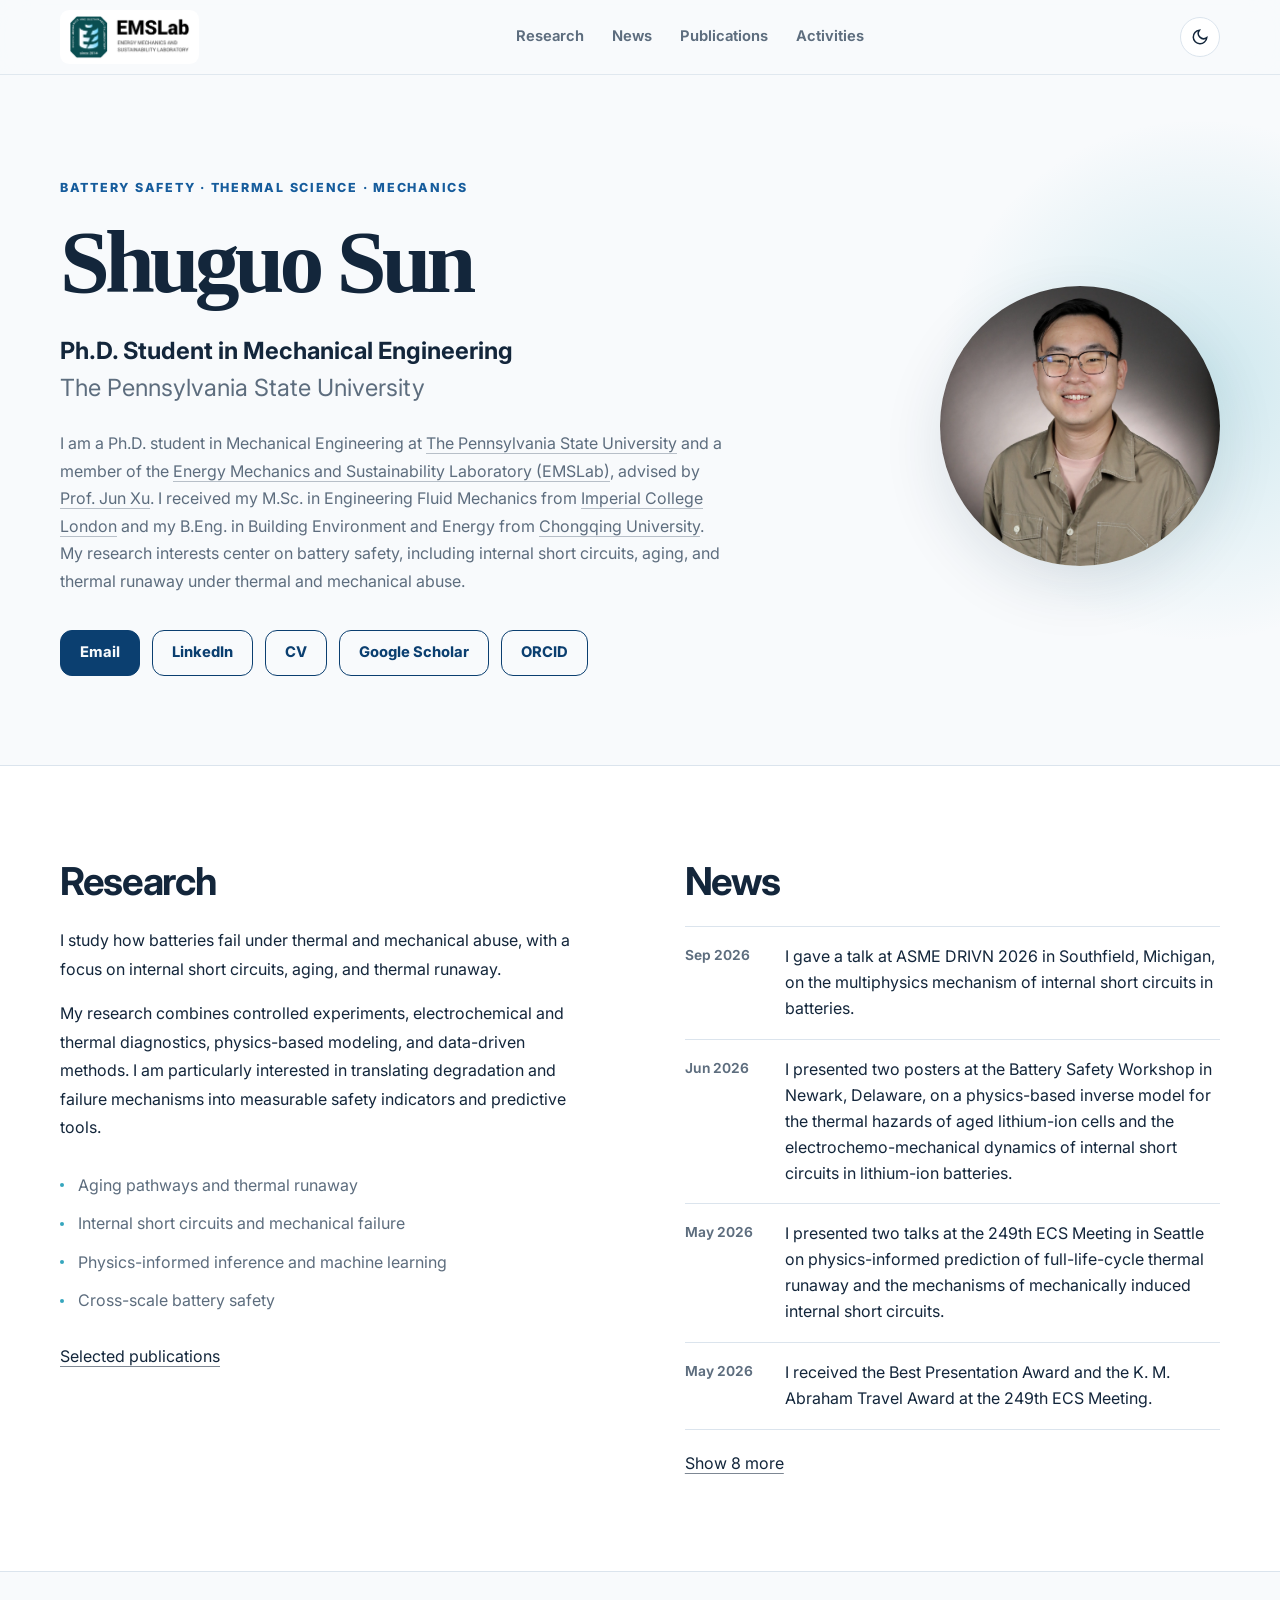
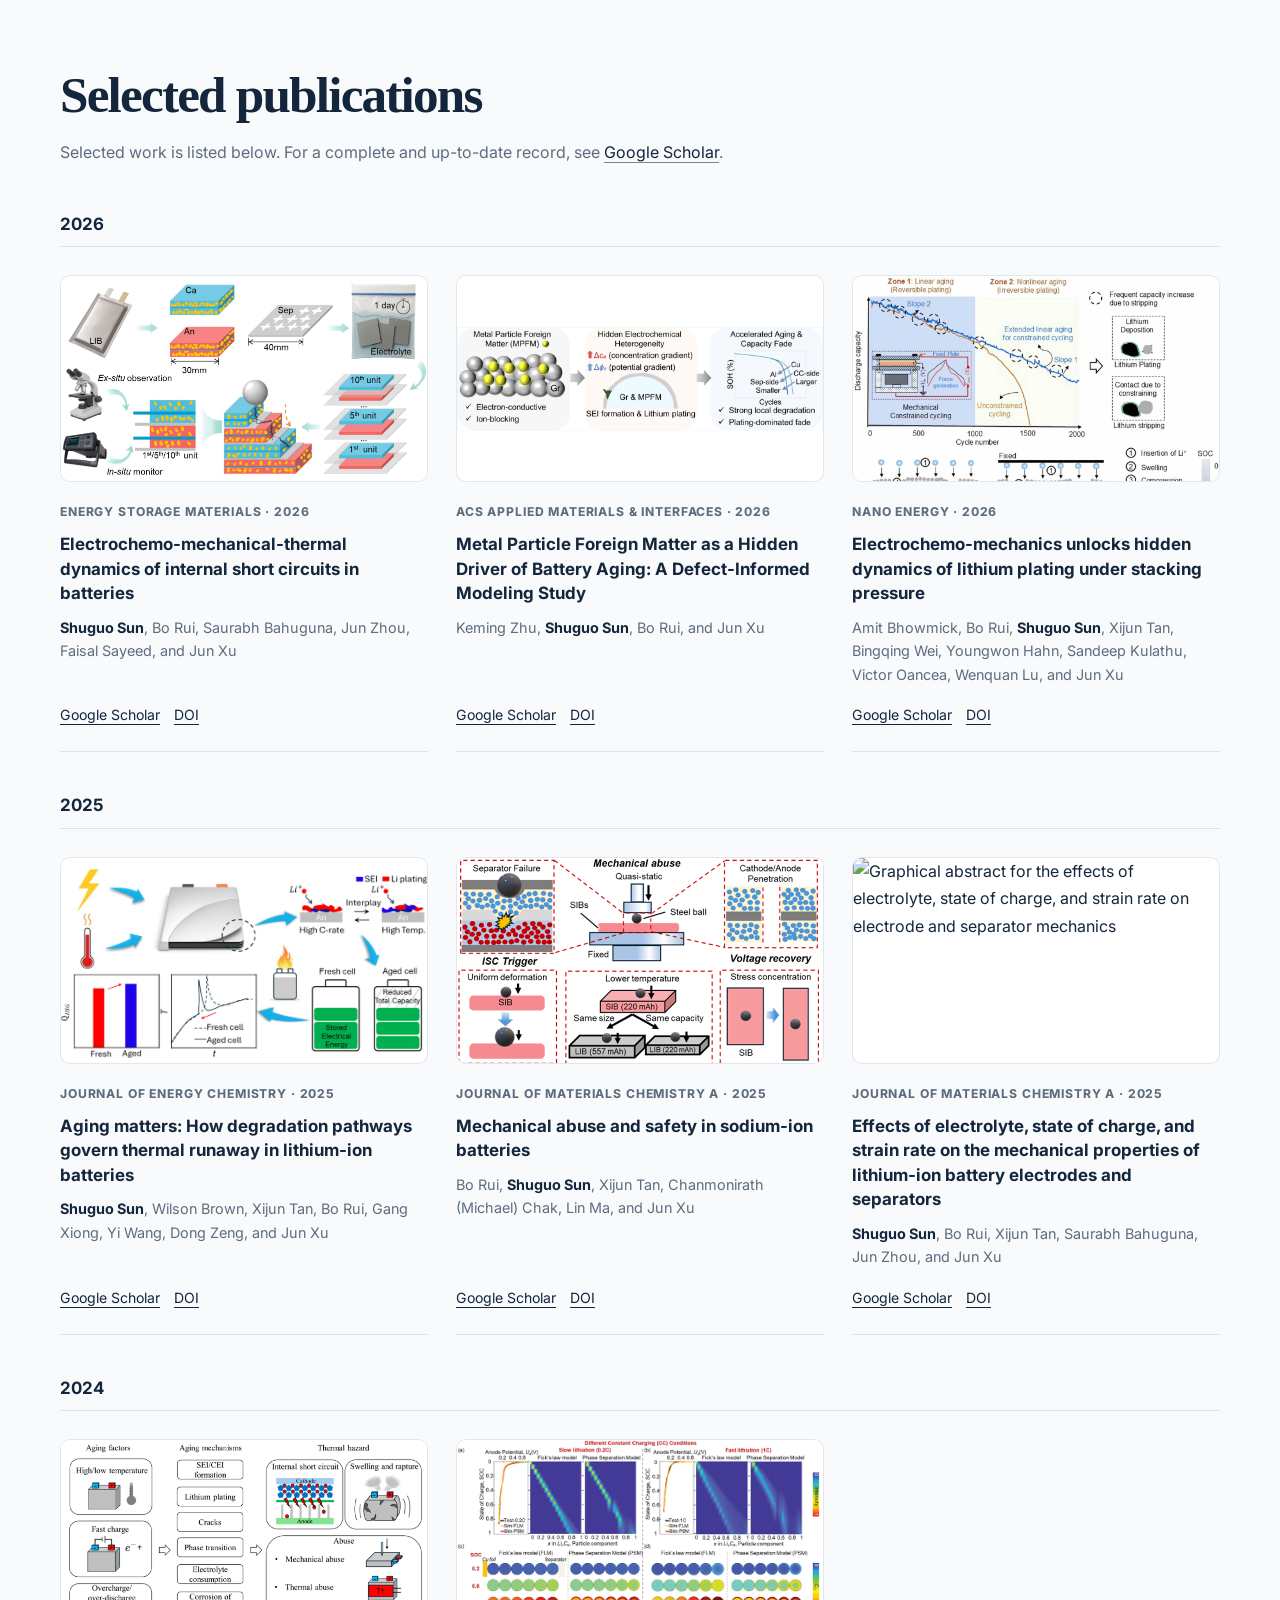
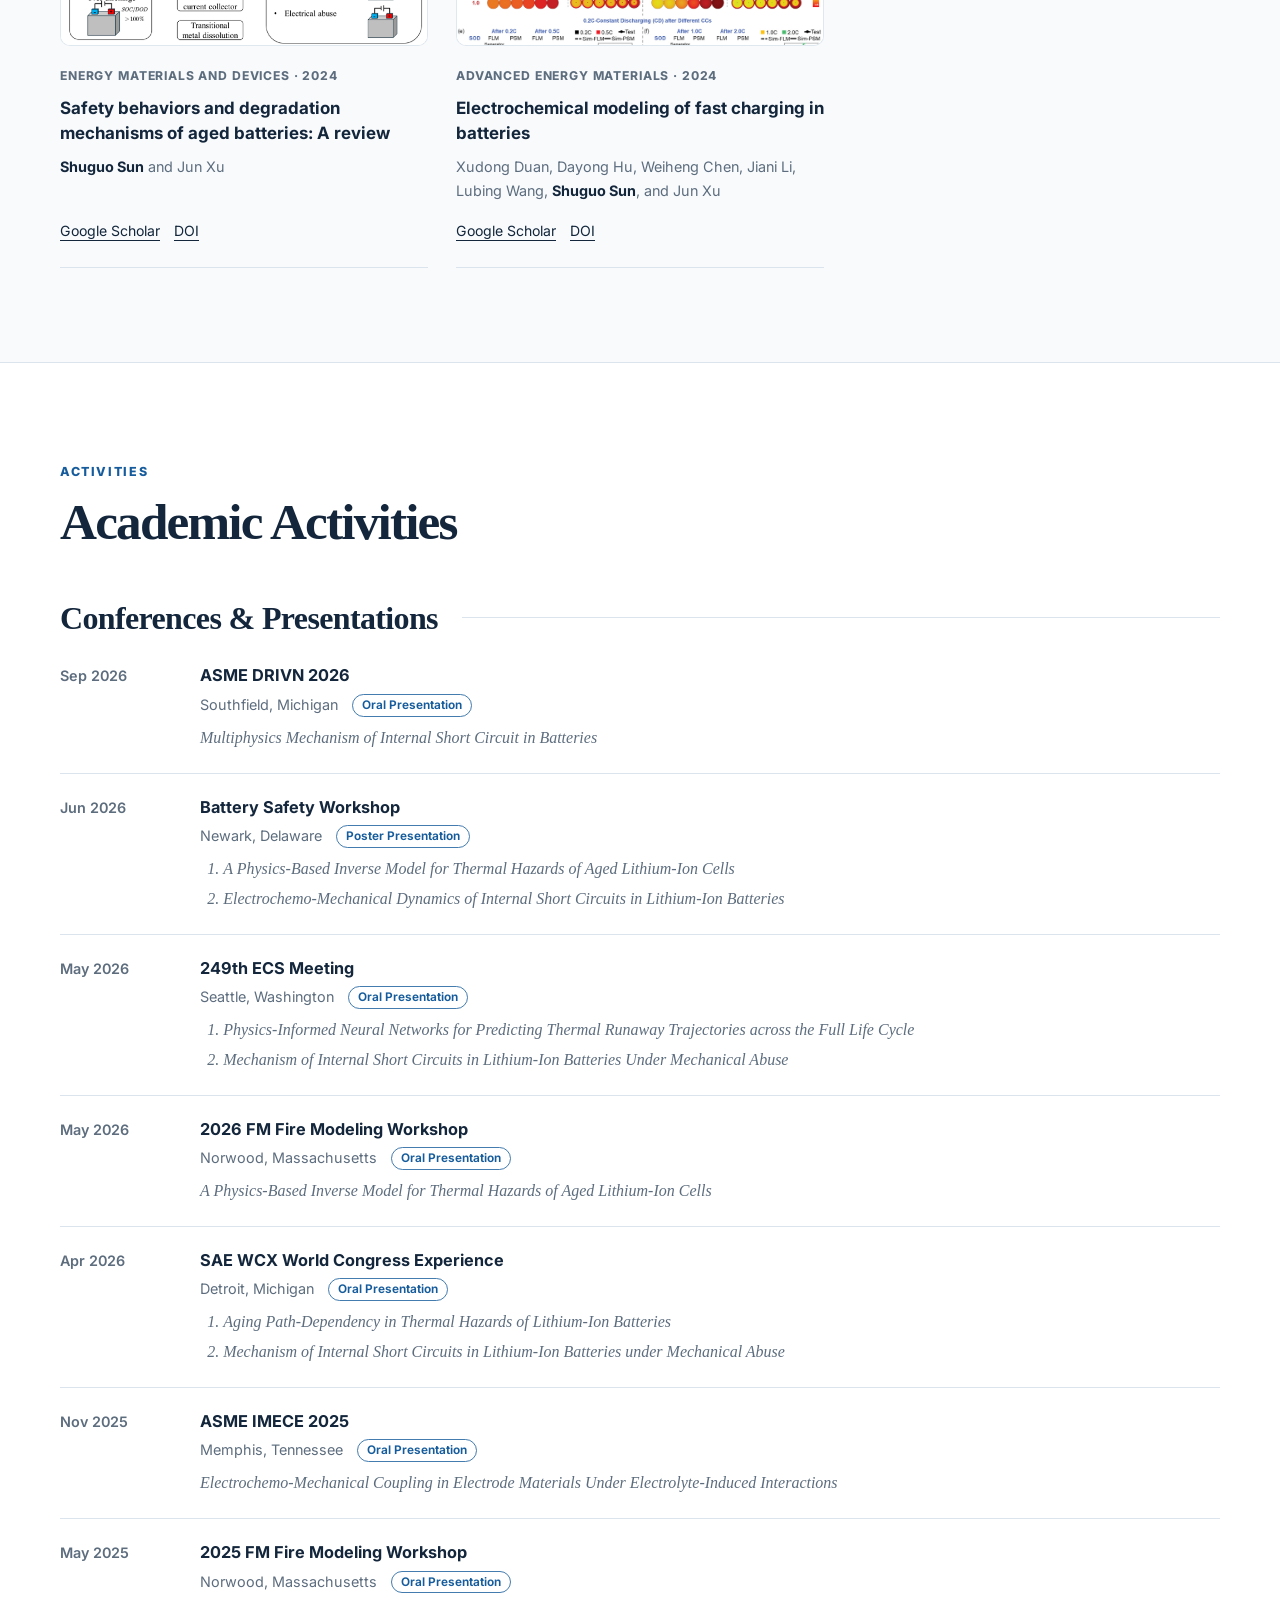
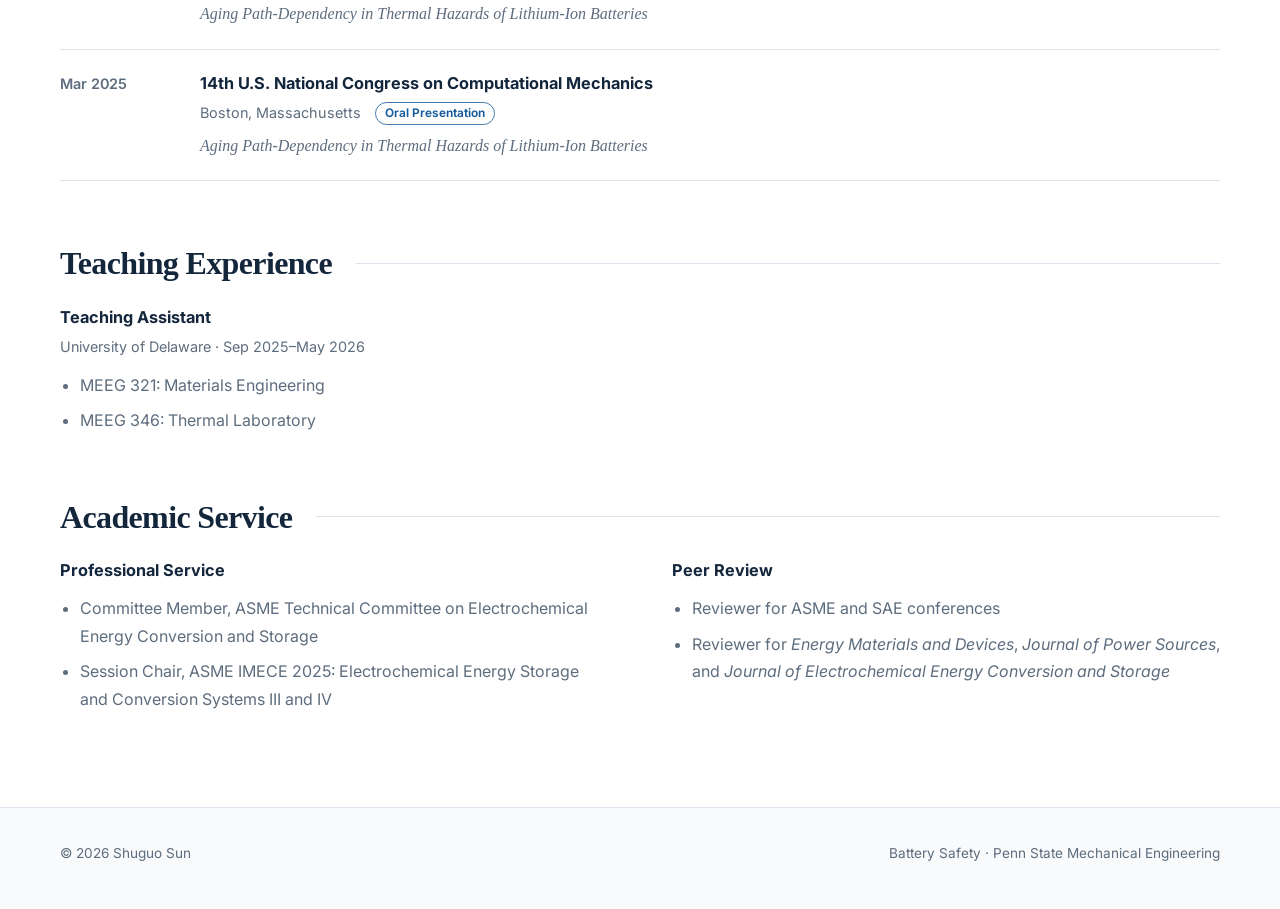
==== index.html @ a07dda10 "Replace navbar branding with EMSLab logo" ====
<!doctype html>
<html lang="en">
<head>
  <meta charset="utf-8">
  <meta name="viewport" content="width=device-width, initial-scale=1">
  <meta name="description" content="Shuguo Sun is a Ph.D. student at Penn State studying battery safety, thermal runaway, internal short circuits, and physics-informed modeling.">
  <meta name="theme-color" content="#0b3f70">
  <title>Shuguo Sun · Battery Safety Research</title>
  <link rel="icon" type="image/svg+xml" href="data:image/svg+xml,%3Csvg xmlns='http://www.w3.org/2000/svg' viewBox='0 0 64 64'%3E%3Crect width='64' height='64' rx='14' fill='%230b3f70'/%3E%3Cpath d='M19 15h26v9h4v25H15V24h4zm4 14v15h18V29z' fill='%23fff'/%3E%3Cpath d='M27 32h10v9H27z' fill='%2336a6bd'/%3E%3C/svg%3E">
  <link rel="preconnect" href="https://fonts.googleapis.com">
  <link rel="preconnect" href="https://fonts.gstatic.com" crossorigin>
  <link href="https://fonts.googleapis.com/css2?family=Inter:wght@400;500;600;700;800&display=swap" rel="stylesheet">
  <link rel="stylesheet" href="assets/css/style.css?v=20260930-activities">
  <script defer src="assets/js/main.js?v=20260930-news4"></script>
</head>
<body>
  <header class="site-header">
    <div class="nav-wrap">
      <a class="brand" href="#home" aria-label="Shuguo Sun home">
        <img class="brand-logo" src="assets/img/emslab-logo.png" alt="Energy Mechanics and Sustainability Laboratory" width="2048" height="751">
      </a>
      <nav class="site-nav" data-nav aria-label="Primary navigation">
        <a href="#research">Research</a>
        <a href="#news">News</a>
        <a href="#publications">Publications</a>
        <a href="#activities">Activities</a>
      </nav>
      <div class="nav-tools">
        <button class="icon-button" data-theme-toggle type="button" aria-label="Switch color theme">
          <svg class="theme-moon" width="18" height="18" viewBox="0 0 24 24" fill="none" stroke="currentColor" stroke-width="2" aria-hidden="true"><path d="M21 12.8A9 9 0 1 1 11.2 3 7 7 0 0 0 21 12.8Z"/></svg>
          <svg class="theme-sun" width="18" height="18" viewBox="0 0 24 24" fill="none" stroke="currentColor" stroke-width="2" aria-hidden="true"><circle cx="12" cy="12" r="4"/><path d="M12 2v2M12 20v2M4.93 4.93l1.42 1.42M17.66 17.66l1.41 1.41M2 12h2M20 12h2M4.93 19.07l1.42-1.42M17.66 6.34l1.41-1.41"/></svg>
        </button>
        <button class="menu-button" data-menu-button type="button" aria-label="Open navigation" aria-expanded="false">
          <svg width="19" height="19" viewBox="0 0 24 24" fill="none" stroke="currentColor" stroke-width="2" aria-hidden="true"><path d="M4 7h16M4 12h16M4 17h16"/></svg>
        </button>
      </div>
    </div>
  </header>

  <main>
    <section class="hero" id="home">
      <div class="hero-content">
        <p class="eyebrow">Battery safety · Thermal science · Mechanics</p>
        <h1>Shuguo Sun</h1>
        <p class="hero-role"><strong>Ph.D. Student in Mechanical Engineering</strong><br>The Pennsylvania State University</p>
        <p class="hero-copy">I am a Ph.D. student in Mechanical Engineering at <a class="hero-profile-link" href="https://www.psu.edu/" target="_blank" rel="noreferrer">The Pennsylvania State University</a> and a member of the <a class="hero-profile-link" href="https://junxu-emslab.github.io/" target="_blank" rel="noreferrer">Energy Mechanics and Sustainability Laboratory (EMSLab)</a>, advised by <a class="hero-profile-link" href="https://junxu-emslab.github.io/" target="_blank" rel="noreferrer">Prof. Jun Xu</a>. I received my M.Sc. in Engineering Fluid Mechanics from <a class="hero-profile-link" href="https://www.imperial.ac.uk/" target="_blank" rel="noreferrer">Imperial College London</a> and my B.Eng. in Building Environment and Energy from <a class="hero-profile-link" href="https://english.cqu.edu.cn/" target="_blank" rel="noreferrer">Chongqing University</a>. My research interests center on battery safety, including internal short circuits, aging, and thermal runaway under thermal and mechanical abuse.</p>
        <div class="hero-actions">
          <a class="button" href="mailto:sbs7733@psu.edu">Email</a>
          <a class="button secondary" href="https://www.linkedin.com/in/shuguosun/" target="_blank" rel="noreferrer">LinkedIn</a>
          <a class="button secondary" href="assets/files/shuguo-sun-cv.pdf" target="_blank" rel="noreferrer">CV</a>
          <a class="button secondary" href="https://scholar.google.com/citations?hl=en&user=rFBOW_IAAAAJ" target="_blank" rel="noreferrer">Google Scholar</a>
          <a class="button secondary" href="https://orcid.org/0009-0009-5064-8351" target="_blank" rel="noreferrer">ORCID</a>
        </div>
      </div>
      <div class="profile-frame">
        <img class="profile-photo" src="assets/img/shuguo-sun.jpg" alt="Portrait of Shuguo Sun" width="1200" height="1500">
        <div class="profile-note">University Park, Pennsylvania</div>
      </div>
    </section>

    <section class="section alt" id="research">
      <div class="container research-news-grid">
        <div class="research-overview reveal">
          <h2 class="column-title">Research</h2>
          <p>I study how batteries fail under thermal and mechanical abuse, with a focus on internal short circuits, aging, and thermal runaway.</p>
          <p>My research combines controlled experiments, electrochemical and thermal diagnostics, physics-based modeling, and data-driven methods. I am particularly interested in translating degradation and failure mechanisms into measurable safety indicators and predictive tools.</p>
          <ul class="research-directions">
            <li>Aging pathways and thermal runaway</li>
            <li>Internal short circuits and mechanical failure</li>
            <li>Physics-informed inference and machine learning</li>
            <li>Cross-scale battery safety</li>
          </ul>
          <a class="text-link" href="#publications">Selected publications</a>
        </div>
        <div class="news-column reveal" id="news">
          <h2 class="column-title">News</h2>
          <div class="news-list" data-news-list>
            <article class="news-item"><div class="news-date">Sep 2026</div><p>I gave a talk at ASME DRIVN 2026 in Southfield, Michigan, on the multiphysics mechanism of internal short circuits in batteries.</p></article>
            <article class="news-item"><div class="news-date">Jun 2026</div><p>I presented two posters at the Battery Safety Workshop in Newark, Delaware, on a physics-based inverse model for the thermal hazards of aged lithium-ion cells and the electrochemo-mechanical dynamics of internal short circuits in lithium-ion batteries.</p></article>
            <article class="news-item"><div class="news-date">May 2026</div><p>I presented two talks at the 249th ECS Meeting in Seattle on physics-informed prediction of full-life-cycle thermal runaway and the mechanisms of mechanically induced internal short circuits.</p></article>
            <article class="news-item"><div class="news-date">May 2026</div><p>I received the Best Presentation Award and the K. M. Abraham Travel Award at the 249th ECS Meeting.</p></article>
            <article class="news-item"><div class="news-date">May 2026</div><p>I gave a talk at the 2026 FM Fire Modeling Workshop in Norwood, Massachusetts, on a physics-based inverse model for the thermal hazards of aged lithium-ion cells.</p></article>
            <article class="news-item"><div class="news-date">Apr 2026</div><p>I presented two talks at the SAE WCX World Congress Experience in Detroit on aging path dependency and mechanically induced internal short circuits in lithium-ion batteries.</p></article>
            <article class="news-item"><div class="news-date">Nov 2025</div><p>I gave a talk at IMECE 2025 in Memphis on electrochemo-mechanical coupling in electrode materials under electrolyte-induced interactions.</p></article>
            <article class="news-item"><div class="news-date">Oct 2025</div><p>I received the S. Subbiah &amp; Sarah Robson Graduate Financial Support Award from the University of Delaware.</p></article>
            <article class="news-item"><div class="news-date">Aug 2025</div><p>I received the Graduate Student Travel Award from the University of Delaware.</p></article>
            <article class="news-item"><div class="news-date">May 2025</div><p>I presented my work on aging path dependency in lithium-ion battery thermal hazards at the 2025 FM Fire Modeling Workshop in Norwood, Massachusetts.</p></article>
            <article class="news-item"><div class="news-date">Mar 2025</div><p>I gave a talk on aging path dependency in lithium-ion battery thermal hazards at the 14th U.S. National Congress on Computational Mechanics in Boston.</p></article>
            <article class="news-item"><div class="news-date">Mar 2025</div><p>I received the 14th USNCM Student Travel Award.</p></article>
          </div>
          <button class="news-toggle" type="button" data-news-toggle aria-expanded="false" hidden>Show more</button>
        </div>
      </div>
    </section>

    <section class="section" id="publications">
      <div class="container">
        <div class="publications-head reveal">
          <h2 class="section-title">Selected publications</h2>
          <p>Selected work is listed below. For a complete and up-to-date record, see <a class="text-link" href="https://scholar.google.com/citations?hl=en&user=rFBOW_IAAAAJ" target="_blank" rel="noreferrer">Google Scholar</a>.</p>
        </div>

        <section class="publication-year reveal" aria-labelledby="publications-2026">
          <h3 class="publication-year-title" id="publications-2026">2026</h3>
          <div class="publication-grid">
            <article class="publication-card">
              <div class="pub-visual">
                <span class="pub-visual-fallback">Abstract graphic</span>
                <img src="assets/img/publications/internal-short-circuits.jpg" alt="Unit-resolved detection concept for internal short circuits" loading="lazy">
              </div>
              <p class="pub-meta">Energy Storage Materials · 2026</p>
              <h4>Electrochemo-mechanical-thermal dynamics of internal short circuits in batteries</h4>
              <p class="pub-authors"><strong>Shuguo Sun</strong>, Bo Rui, Saurabh Bahuguna, Jun Zhou, Faisal Sayeed, and Jun Xu</p>
              <div class="pub-actions">
                <a href="https://scholar.google.com/citations?view_op=view_citation&amp;hl=en&amp;user=rFBOW_IAAAAJ&amp;sortby=pubdate&amp;citation_for_view=rFBOW_IAAAAJ:Tyk-4Ss8FVUC" target="_blank" rel="noreferrer">Google Scholar</a>
                <a href="https://doi.org/10.1016/j.ensm.2026.105022" target="_blank" rel="noreferrer">DOI</a>
              </div>
            </article>
            <article class="publication-card">
              <div class="pub-visual">
                <span class="pub-visual-fallback">Paper figure</span>
                <img src="assets/img/publications/metal-particle-defect-ga.png" alt="Graphical abstract for metal particle foreign matter as a hidden driver of battery aging" loading="lazy">
              </div>
              <p class="pub-meta">ACS Applied Materials &amp; Interfaces · 2026</p>
              <h4>Metal Particle Foreign Matter as a Hidden Driver of Battery Aging: A Defect-Informed Modeling Study</h4>
              <p class="pub-authors">Keming Zhu, <strong>Shuguo Sun</strong>, Bo Rui, and Jun Xu</p>
              <div class="pub-actions">
                <a href="https://scholar.google.com/citations?view_op=view_citation&amp;hl=en&amp;user=rFBOW_IAAAAJ&amp;sortby=pubdate&amp;citation_for_view=rFBOW_IAAAAJ:W7OEmFMy1HYC" target="_blank" rel="noreferrer">Google Scholar</a>
                <a href="https://doi.org/10.1021/acsami.6c03540" target="_blank" rel="noreferrer">DOI</a>
              </div>
            </article>
            <article class="publication-card">
              <div class="pub-visual">
                <span class="pub-visual-fallback">Graphical abstract</span>
                <img src="assets/img/publications/lithium-plating-ga.jpg" alt="Graphical abstract for lithium plating under stacking pressure" loading="lazy">
              </div>
              <p class="pub-meta">Nano Energy · 2026</p>
              <h4>Electrochemo-mechanics unlocks hidden dynamics of lithium plating under stacking pressure</h4>
              <p class="pub-authors">Amit Bhowmick, Bo Rui, <strong>Shuguo Sun</strong>, Xijun Tan, Bingqing Wei, Youngwon Hahn, Sandeep Kulathu, Victor Oancea, Wenquan Lu, and Jun Xu</p>
              <div class="pub-actions">
                <a href="https://scholar.google.com/citations?view_op=view_citation&amp;hl=en&amp;user=rFBOW_IAAAAJ&amp;sortby=pubdate&amp;citation_for_view=rFBOW_IAAAAJ:zYLM7Y9cAGgC" target="_blank" rel="noreferrer">Google Scholar</a>
                <a href="https://doi.org/10.1016/j.nanoen.2026.111751" target="_blank" rel="noreferrer">DOI</a>
              </div>
            </article>
          </div>
        </section>

        <section class="publication-year reveal" aria-labelledby="publications-2025">
          <h3 class="publication-year-title" id="publications-2025">2025</h3>
          <div class="publication-grid">
            <article class="publication-card">
              <div class="pub-visual">
                <span class="pub-visual-fallback">Graphical abstract</span>
                <img src="assets/img/publications/aging-matters-ga.jpg" alt="Graphical abstract for aging pathways and thermal runaway" loading="lazy">
              </div>
              <p class="pub-meta">Journal of Energy Chemistry · 2025</p>
              <h4>Aging matters: How degradation pathways govern thermal runaway in lithium-ion batteries</h4>
              <p class="pub-authors"><strong>Shuguo Sun</strong>, Wilson Brown, Xijun Tan, Bo Rui, Gang Xiong, Yi Wang, Dong Zeng, and Jun Xu</p>
              <div class="pub-actions">
                <a href="https://scholar.google.com/citations?view_op=view_citation&amp;hl=en&amp;user=rFBOW_IAAAAJ&amp;sortby=pubdate&amp;citation_for_view=rFBOW_IAAAAJ:UeHWp8X0CEIC" target="_blank" rel="noreferrer">Google Scholar</a>
                <a href="https://doi.org/10.1016/j.jechem.2025.09.093" target="_blank" rel="noreferrer">DOI</a>
              </div>
            </article>
            <article class="publication-card">
              <div class="pub-visual">
                <span class="pub-visual-fallback">Abstract graphic</span>
                <img src="assets/img/publications/sodium-ion-mechanical-abuse-ga.png" alt="Graphical abstract for mechanical abuse and safety in sodium-ion batteries" loading="lazy">
              </div>
              <p class="pub-meta">Journal of Materials Chemistry A · 2025</p>
              <h4>Mechanical abuse and safety in sodium-ion batteries</h4>
              <p class="pub-authors">Bo Rui, <strong>Shuguo Sun</strong>, Xijun Tan, Chanmonirath (Michael) Chak, Lin Ma, and Jun Xu</p>
              <div class="pub-actions">
                <a href="https://scholar.google.com/citations?view_op=view_citation&amp;hl=en&amp;user=rFBOW_IAAAAJ&amp;sortby=pubdate&amp;citation_for_view=rFBOW_IAAAAJ:9yKSN-GCB0IC" target="_blank" rel="noreferrer">Google Scholar</a>
                <a href="https://doi.org/10.1039/D5TA00624D" target="_blank" rel="noreferrer">DOI</a>
              </div>
            </article>
            <article class="publication-card">
              <div class="pub-visual">
                <span class="pub-visual-fallback">Abstract graphic</span>
                <img src="assets/img/publications/electrode-separator-mechanics-ga.png" alt="Graphical abstract for the effects of electrolyte, state of charge, and strain rate on electrode and separator mechanics" loading="lazy">
              </div>
              <p class="pub-meta">Journal of Materials Chemistry A · 2025</p>
              <h4>Effects of electrolyte, state of charge, and strain rate on the mechanical properties of lithium-ion battery electrodes and separators</h4>
              <p class="pub-authors"><strong>Shuguo Sun</strong>, Bo Rui, Xijun Tan, Saurabh Bahuguna, Jun Zhou, and Jun Xu</p>
              <div class="pub-actions">
                <a href="https://scholar.google.com/citations?view_op=view_citation&amp;hl=en&amp;user=rFBOW_IAAAAJ&amp;sortby=pubdate&amp;citation_for_view=rFBOW_IAAAAJ:2osOgNQ5qMEC" target="_blank" rel="noreferrer">Google Scholar</a>
                <a href="https://doi.org/10.1039/D5TA02137E" target="_blank" rel="noreferrer">DOI</a>
              </div>
            </article>
          </div>
        </section>

        <section class="publication-year reveal" aria-labelledby="publications-2024">
          <h3 class="publication-year-title" id="publications-2024">2024</h3>
          <div class="publication-grid">
            <article class="publication-card">
              <div class="pub-visual">
                <span class="pub-visual-fallback">Graphical abstract</span>
                <img src="assets/img/publications/aged-batteries-review-ga.jpg" alt="Graphical abstract for safety behaviors and degradation mechanisms of aged batteries" loading="lazy">
              </div>
              <p class="pub-meta">Energy Materials and Devices · 2024</p>
              <h4>Safety behaviors and degradation mechanisms of aged batteries: A review</h4>
              <p class="pub-authors"><strong>Shuguo Sun</strong> and Jun Xu</p>
              <div class="pub-actions">
                <a href="https://scholar.google.com/citations?view_op=view_citation&amp;hl=en&amp;user=rFBOW_IAAAAJ&amp;sortby=pubdate&amp;citation_for_view=rFBOW_IAAAAJ:u5HHmVD_uO8C" target="_blank" rel="noreferrer">Google Scholar</a>
                <a href="https://doi.org/10.26599/EMD.2024.9370048" target="_blank" rel="noreferrer">DOI</a>
              </div>
            </article>
            <article class="publication-card">
              <div class="pub-visual">
                <span class="pub-visual-fallback">Paper figure</span>
                <img src="assets/img/publications/electrochemical-fast-charging-ga.png" alt="Graphical abstract for electrochemical modeling of fast charging in batteries" loading="lazy">
              </div>
              <p class="pub-meta">Advanced Energy Materials · 2024</p>
              <h4>Electrochemical modeling of fast charging in batteries</h4>
              <p class="pub-authors">Xudong Duan, Dayong Hu, Weiheng Chen, Jiani Li, Lubing Wang, <strong>Shuguo Sun</strong>, and Jun Xu</p>
              <div class="pub-actions">
                <a href="https://scholar.google.com/citations?view_op=view_citation&amp;hl=en&amp;user=rFBOW_IAAAAJ&amp;sortby=pubdate&amp;citation_for_view=rFBOW_IAAAAJ:u-x6o8ySG0sC" target="_blank" rel="noreferrer">Google Scholar</a>
                <a href="https://doi.org/10.1002/aenm.202400710" target="_blank" rel="noreferrer">DOI</a>
              </div>
            </article>
          </div>
        </section>
      </div>
    </section>

    <section class="section alt activities-section" id="activities">
      <div class="container">
        <div class="activities-head reveal">
          <span class="section-kicker">Activities</span>
          <h2 class="section-title">Academic Activities</h2>
        </div>

        <div class="activity-group reveal">
          <div class="activity-group-heading">
            <h3>Conferences &amp; Presentations</h3>
            <span aria-hidden="true"></span>
          </div>
          <div class="activity-list">
            <article class="activity-entry">
              <div class="activity-date">Sep 2026</div>
              <div class="activity-content">
                <h4>ASME DRIVN 2026</h4>
                <p class="activity-place">Southfield, Michigan <span class="activity-badge">Oral Presentation</span></p>
                <p class="activity-talk">Multiphysics Mechanism of Internal Short Circuit in Batteries</p>
              </div>
            </article>
            <article class="activity-entry">
              <div class="activity-date">Jun 2026</div>
              <div class="activity-content">
                <h4>Battery Safety Workshop</h4>
                <p class="activity-place">Newark, Delaware <span class="activity-badge">Poster Presentation</span></p>
                <ol class="activity-talk-list">
                  <li>A Physics-Based Inverse Model for Thermal Hazards of Aged Lithium-Ion Cells</li>
                  <li>Electrochemo-Mechanical Dynamics of Internal Short Circuits in Lithium-Ion Batteries</li>
                </ol>
              </div>
            </article>
            <article class="activity-entry">
              <div class="activity-date">May 2026</div>
              <div class="activity-content">
                <h4>249th ECS Meeting</h4>
                <p class="activity-place">Seattle, Washington <span class="activity-badge">Oral Presentation</span></p>
                <ol class="activity-talk-list">
                  <li>Physics-Informed Neural Networks for Predicting Thermal Runaway Trajectories across the Full Life Cycle</li>
                  <li>Mechanism of Internal Short Circuits in Lithium-Ion Batteries Under Mechanical Abuse</li>
                </ol>
              </div>
            </article>
            <article class="activity-entry">
              <div class="activity-date">May 2026</div>
              <div class="activity-content">
                <h4>2026 FM Fire Modeling Workshop</h4>
                <p class="activity-place">Norwood, Massachusetts <span class="activity-badge">Oral Presentation</span></p>
                <p class="activity-talk">A Physics-Based Inverse Model for Thermal Hazards of Aged Lithium-Ion Cells</p>
              </div>
            </article>
            <article class="activity-entry">
              <div class="activity-date">Apr 2026</div>
              <div class="activity-content">
                <h4>SAE WCX World Congress Experience</h4>
                <p class="activity-place">Detroit, Michigan <span class="activity-badge">Oral Presentation</span></p>
                <ol class="activity-talk-list">
                  <li>Aging Path-Dependency in Thermal Hazards of Lithium-Ion Batteries</li>
                  <li>Mechanism of Internal Short Circuits in Lithium-Ion Batteries under Mechanical Abuse</li>
                </ol>
              </div>
            </article>
            <article class="activity-entry">
              <div class="activity-date">Nov 2025</div>
              <div class="activity-content">
                <h4>ASME IMECE 2025</h4>
                <p class="activity-place">Memphis, Tennessee <span class="activity-badge">Oral Presentation</span></p>
                <p class="activity-talk">Electrochemo-Mechanical Coupling in Electrode Materials Under Electrolyte-Induced Interactions</p>
              </div>
            </article>
            <article class="activity-entry">
              <div class="activity-date">May 2025</div>
              <div class="activity-content">
                <h4>2025 FM Fire Modeling Workshop</h4>
                <p class="activity-place">Norwood, Massachusetts <span class="activity-badge">Oral Presentation</span></p>
                <p class="activity-talk">Aging Path-Dependency in Thermal Hazards of Lithium-Ion Batteries</p>
              </div>
            </article>
            <article class="activity-entry">
              <div class="activity-date">Mar 2025</div>
              <div class="activity-content">
                <h4>14th U.S. National Congress on Computational Mechanics</h4>
                <p class="activity-place">Boston, Massachusetts <span class="activity-badge">Oral Presentation</span></p>
                <p class="activity-talk">Aging Path-Dependency in Thermal Hazards of Lithium-Ion Batteries</p>
              </div>
            </article>
          </div>
        </div>

        <div class="activity-group reveal">
          <div class="activity-group-heading">
            <h3>Teaching Experience</h3>
            <span aria-hidden="true"></span>
          </div>
          <div class="activity-service-grid">
            <div>
              <h4>Teaching Assistant</h4>
              <p class="activity-place">University of Delaware · Sep 2025–May 2026</p>
              <ul class="activity-bullets">
                <li>MEEG 321: Materials Engineering</li>
                <li>MEEG 346: Thermal Laboratory</li>
              </ul>
            </div>
          </div>
        </div>

        <div class="activity-group reveal">
          <div class="activity-group-heading">
            <h3>Academic Service</h3>
            <span aria-hidden="true"></span>
          </div>
          <div class="activity-service-grid">
            <div>
              <h4>Professional Service</h4>
              <ul class="activity-bullets">
                <li>Committee Member, ASME Technical Committee on Electrochemical Energy Conversion and Storage</li>
                <li>Session Chair, ASME IMECE 2025: Electrochemical Energy Storage and Conversion Systems III and IV</li>
              </ul>
            </div>
            <div>
              <h4>Peer Review</h4>
              <ul class="activity-bullets">
                <li>Reviewer for ASME and SAE conferences</li>
                <li>Reviewer for <em>Energy Materials and Devices</em>, <em>Journal of Power Sources</em>, and <em>Journal of Electrochemical Energy Conversion and Storage</em></li>
              </ul>
            </div>
          </div>
        </div>
      </div>
    </section>
  </main>

  <footer><span>© <span data-year></span> Shuguo Sun</span><span>Battery Safety · Penn State Mechanical Engineering</span></footer>
</body>
</html>
---- assets/css/style.css ----
:root {
  --bg: #f8fafc;
  --surface: #ffffff;
  --surface-soft: #eef3f8;
  --text: #13263b;
  --muted: #5d6d7e;
  --line: #dbe4ed;
  --blue: #165c9c;
  --blue-strong: #0b3f70;
  --cyan: #36a6bd;
  --nav: rgba(248, 250, 252, 0.88);
  --shadow: 0 20px 60px rgba(18, 47, 74, 0.12);
  --radius: 18px;
  --max: 1160px;
}

:root[data-theme="dark"] {
  --bg: #0b1420;
  --surface: #101e2c;
  --surface-soft: #14283a;
  --text: #edf5fb;
  --muted: #a9b8c7;
  --line: #27394a;
  --blue: #72b9f2;
  --blue-strong: #a4d4fa;
  --cyan: #6fd4e3;
  --nav: rgba(11, 20, 32, 0.88);
  --shadow: 0 20px 60px rgba(0, 0, 0, 0.28);
}

* { box-sizing: border-box; }
html { scroll-behavior: smooth; scroll-padding-top: 92px; }
body {
  margin: 0;
  color: var(--text);
  background: var(--bg);
  font-family: Inter, ui-sans-serif, system-ui, -apple-system, BlinkMacSystemFont, "Segoe UI", sans-serif;
  font-size: 16px;
  line-height: 1.72;
  transition: background .25s ease, color .25s ease;
}
a { color: inherit; }
img { display: block; max-width: 100%; }

.site-header {
  position: sticky;
  top: 0;
  z-index: 20;
  border-bottom: 1px solid color-mix(in srgb, var(--line), transparent 20%);
  background: var(--nav);
  backdrop-filter: blur(16px);
}
.nav-wrap {
  width: min(var(--max), calc(100% - 40px));
  min-height: 74px;
  margin: auto;
  display: flex;
  align-items: center;
  justify-content: space-between;
  gap: 24px;
}
.brand {
  display: inline-flex;
  flex: 0 0 auto;
  align-items: center;
  padding: 4px 7px;
  border-radius: 9px;
  background: #fff;
  text-decoration: none;
}
.brand-logo {
  width: auto;
  height: 46px;
}
.site-nav { display: flex; align-items: center; gap: 28px; }
.site-nav a {
  color: var(--muted);
  font-size: .92rem;
  font-weight: 650;
  text-decoration: none;
  transition: color .2s ease;
}
.site-nav a:hover, .site-nav a:focus-visible { color: var(--blue); }
.icon-button, .menu-button {
  display: inline-grid;
  place-items: center;
  width: 40px;
  height: 40px;
  padding: 0;
  color: var(--text);
  border: 1px solid var(--line);
  border-radius: 50%;
  background: var(--surface);
  cursor: pointer;
}
.theme-sun, :root[data-theme="dark"] .theme-moon { display: none; }
:root[data-theme="dark"] .theme-sun { display: block; }
.menu-button { display: none; border-radius: 11px; }

main { overflow: hidden; }
.hero {
  position: relative;
  width: min(var(--max), calc(100% - 40px));
  min-height: 690px;
  margin: auto;
  display: grid;
  grid-template-columns: minmax(0, 1.35fr) minmax(240px, .65fr);
  align-items: center;
  gap: clamp(48px, 7vw, 100px);
  padding: 96px 0 84px;
}
.hero::before {
  content: "";
  position: absolute;
  width: 560px;
  height: 560px;
  right: -260px;
  top: 25px;
  border-radius: 50%;
  background: radial-gradient(circle, color-mix(in srgb, var(--cyan), transparent 78%), transparent 66%);
  pointer-events: none;
}
.eyebrow {
  margin: 0 0 12px;
  color: var(--blue);
  font-size: .78rem;
  font-weight: 800;
  letter-spacing: .14em;
  text-transform: uppercase;
}
h1, h2, h3 { margin-top: 0; line-height: 1.15; }
h1 {
  margin-bottom: 20px;
  font-family: Georgia, "Times New Roman", serif;
  font-size: clamp(3.2rem, 7vw, 6.4rem);
  font-weight: 600;
  letter-spacing: -.055em;
  white-space: nowrap;
}
.hero-role {
  max-width: 660px;
  margin: 0 0 24px;
  color: var(--muted);
  font-size: clamp(1.15rem, 2.2vw, 1.48rem);
  line-height: 1.55;
}
.hero-role strong { color: var(--text); font-weight: 700; }
.hero-copy { max-width: 670px; margin: 0 0 34px; color: var(--muted); }
.hero-profile-link {
  color: inherit;
  text-decoration-color: color-mix(in srgb, currentColor, transparent 58%);
  text-underline-offset: 4px;
}
.hero-profile-link:hover { color: var(--blue); }
.hero-actions { display: flex; flex-wrap: wrap; gap: 12px; }
.button {
  display: inline-flex;
  align-items: center;
  justify-content: center;
  gap: 8px;
  min-height: 46px;
  padding: 0 19px;
  border: 1px solid var(--blue-strong);
  border-radius: 12px;
  background: var(--blue-strong);
  color: var(--bg);
  font-size: .92rem;
  font-weight: 750;
  text-decoration: none;
  transition: transform .2s ease, box-shadow .2s ease;
}
.button:hover { transform: translateY(-2px); box-shadow: 0 10px 24px color-mix(in srgb, var(--blue), transparent 72%); }
.button.secondary { color: var(--blue-strong); background: transparent; }
.profile-frame {
  position: relative;
  z-index: 1;
  width: clamp(230px, 23vw, 280px);
  aspect-ratio: 1 / 1;
  margin-left: auto;
}
.profile-photo {
  position: relative;
  width: 100%;
  height: 100%;
  object-fit: cover;
  object-position: 50% 10%;
  border-radius: 50%;
  box-shadow: var(--shadow);
  filter: saturate(.88) contrast(1.03);
}
.profile-note {
  display: none;
}

.section { padding: 94px 0; }
.section.alt { background: var(--surface); border-block: 1px solid var(--line); }
.container { width: min(var(--max), calc(100% - 40px)); margin: auto; }
.section-head {
  display: grid;
  grid-template-columns: 260px minmax(0, 1fr);
  gap: 42px;
  margin-bottom: 54px;
}
.section-kicker { color: var(--blue); font-size: .78rem; font-weight: 800; letter-spacing: .13em; text-transform: uppercase; }
.section-title { margin: 7px 0 0; font-family: Georgia, serif; font-size: clamp(2rem, 4vw, 3.45rem); letter-spacing: -.035em; }
.section-intro { max-width: 720px; margin: 8px 0 0; color: var(--muted); font-size: 1.06rem; }
.research-news-grid {
  display: grid;
  grid-template-columns: minmax(0, 1fr) minmax(0, 1fr);
  gap: clamp(56px, 7vw, 96px);
  align-items: start;
}
.column-title {
  margin: 0 0 24px;
  font-size: clamp(2rem, 3vw, 2.55rem);
  line-height: 1.1;
  letter-spacing: -.035em;
}
.research-overview p {
  margin: 0 0 16px;
  line-height: 1.78;
}
.research-directions {
  display: grid;
  gap: 11px;
  margin: 30px 0 28px;
  padding: 0;
  list-style: none;
  color: var(--muted);
}
.research-directions li {
  position: relative;
  padding-left: 18px;
}
.research-directions li::before {
  content: "";
  position: absolute;
  left: 0;
  top: .72em;
  width: 4px;
  height: 4px;
  border-radius: 50%;
  background: var(--cyan);
}
.text-link {
  color: var(--text);
  text-decoration-color: color-mix(in srgb, var(--text), transparent 45%);
  text-underline-offset: 4px;
}
.text-link:hover { color: var(--blue); }

.publications-head { max-width: 760px; margin-bottom: 48px; }
.publications-head .section-title { margin: 0 0 14px; }
.publications-head p { margin: 0; color: var(--muted); }
.publication-year + .publication-year { margin-top: 44px; }
.publication-year-title {
  margin: 0;
  padding-bottom: 12px;
  border-bottom: 1px solid var(--line);
  font-size: 1.06rem;
}
.publication-grid {
  display: grid;
  grid-template-columns: repeat(3, minmax(0, 1fr));
  gap: 28px;
}
.publication-card {
  display: flex;
  min-width: 0;
  flex-direction: column;
  padding: 28px 0 24px;
  border-bottom: 1px solid var(--line);
}
.pub-visual {
  position: relative;
  display: grid;
  width: 100%;
  aspect-ratio: 16 / 9;
  margin-bottom: 20px;
  place-items: center;
  overflow: hidden;
  border: 1px solid color-mix(in srgb, var(--line), transparent 18%);
  border-radius: 10px;
  background: linear-gradient(145deg, color-mix(in srgb, var(--surface), var(--cyan) 5%), var(--bg));
}
.pub-visual img { width: 100%; height: 100%; object-fit: contain; background: #fff; }
.pub-visual-fallback {
  position: absolute;
  color: var(--muted);
  font-size: .78rem;
  font-weight: 750;
  letter-spacing: .1em;
  text-transform: uppercase;
}
.pub-visual:not(.is-fallback) .pub-visual-fallback { opacity: 0; }
.pub-visual.is-fallback .pub-visual-fallback { opacity: 1; }
.pub-meta {
  margin: 0 0 9px;
  color: var(--muted);
  font-size: .76rem;
  font-weight: 750;
  letter-spacing: .07em;
  text-transform: uppercase;
}
.publication-card h4 { margin: 0 0 10px; font-size: 1.06rem; line-height: 1.45; }
.pub-authors { margin: 0 0 17px; color: var(--muted); font-size: .9rem; line-height: 1.62; }
.pub-authors strong { color: var(--text); }
.pub-actions { display: flex; gap: 14px; margin-top: auto; }
.pub-actions a { color: var(--text); font-size: .88rem; text-underline-offset: 4px; }
.pub-actions a:hover { color: var(--blue); }

.news-column { scroll-margin-top: 100px; }
.news-list { border-top: 1px solid var(--line); }
.news-item { display: grid; grid-template-columns: 82px minmax(0, 1fr); gap: 18px; padding: 17px 0; border-bottom: 1px solid var(--line); }
.news-item[hidden] { display: none; }
.news-date { color: var(--muted); font-size: .86rem; font-weight: 650; }
.news-item p { margin: 0; line-height: 1.62; }
.news-toggle {
  margin-top: 20px;
  padding: 0;
  border: 0;
  color: var(--text);
  background: transparent;
  font: inherit;
  text-decoration: underline;
  text-decoration-color: color-mix(in srgb, var(--text), transparent 45%);
  text-underline-offset: 4px;
  cursor: pointer;
}
.news-toggle:hover { color: var(--blue); }
.news-toggle:focus-visible { outline: 2px solid var(--cyan); outline-offset: 5px; border-radius: 2px; }
.activities-head { margin-bottom: 48px; }
.activities-head .section-title { margin-top: 8px; }
.activity-group + .activity-group { margin-top: 64px; }
.activity-group-heading {
  display: grid;
  grid-template-columns: max-content minmax(40px, 1fr);
  align-items: center;
  gap: 24px;
  margin-bottom: 24px;
}
.activity-group-heading h3 {
  margin: 0;
  font-family: Georgia, "Times New Roman", serif;
  font-size: clamp(1.45rem, 2.6vw, 2rem);
  letter-spacing: -.02em;
}
.activity-group-heading span { height: 1px; background: var(--line); }
.activity-list { display: grid; gap: 0; }
.activity-entry {
  display: grid;
  grid-template-columns: 112px minmax(0, 1fr);
  gap: 28px;
  padding: 22px 0;
  border-bottom: 1px solid var(--line);
}
.activity-entry:first-child { padding-top: 4px; }
.activity-date { color: var(--muted); font-size: .9rem; font-weight: 600; }
.activity-content h4, .activity-service-grid h4 {
  margin: 0 0 5px;
  font-size: 1.02rem;
  line-height: 1.45;
}
.activity-place { margin: 0; color: var(--muted); font-size: .9rem; }
.activity-badge {
  display: inline-block;
  margin-left: 10px;
  padding: 1px 9px;
  border: 1px solid color-mix(in srgb, var(--blue), transparent 20%);
  border-radius: 999px;
  color: var(--blue);
  font-size: .74rem;
  font-weight: 650;
  line-height: 1.6;
  vertical-align: 1px;
}
.activity-talk { margin: 8px 0 0; color: var(--muted); font-family: Georgia, "Times New Roman", serif; font-style: italic; line-height: 1.55; }
.activity-talk-list {
  margin: 8px 0 0;
  padding-left: 1.45rem;
  color: var(--muted);
  font-family: Georgia, "Times New Roman", serif;
  font-style: italic;
  line-height: 1.55;
}
.activity-talk-list li + li { margin-top: 5px; }
.activity-service-grid { display: grid; grid-template-columns: repeat(2, minmax(0, 1fr)); gap: 28px 64px; }
.activity-bullets { margin: 12px 0 0; padding-left: 20px; color: var(--muted); }
.activity-bullets li + li { margin-top: 8px; }

footer { width: min(var(--max), calc(100% - 40px)); margin: auto; padding: 34px 0 44px; display: flex; justify-content: space-between; gap: 20px; color: var(--muted); font-size: .85rem; }
.reveal { opacity: 0; transform: translateY(18px); transition: opacity .65s ease, transform .65s ease; }
.reveal.is-visible { opacity: 1; transform: none; }
@media (prefers-reduced-motion: reduce) { html { scroll-behavior: auto; } .reveal { opacity: 1; transform: none; transition: none; } }

@media (max-width: 820px) {
  .menu-button { display: inline-grid; }
  .site-nav {
    position: absolute;
    top: 73px;
    left: 20px;
    right: 20px;
    display: none;
    padding: 18px;
    flex-direction: column;
    align-items: stretch;
    gap: 8px;
    border: 1px solid var(--line);
    border-radius: 16px;
    background: var(--surface);
    box-shadow: var(--shadow);
  }
  .site-nav.is-open { display: flex; }
  .site-nav a { padding: 8px; }
  .nav-tools { display: flex; gap: 8px; }
  .hero { grid-template-columns: 1fr; min-height: auto; padding: 64px 0 74px; }
  .profile-frame { grid-row: 1; width: min(58vw, 240px); margin: 0 auto; }
  h1 { font-size: clamp(3.2rem, 15vw, 5rem); }
  .section-head { grid-template-columns: 1fr; gap: 20px; }
  .research-news-grid { grid-template-columns: 1fr; gap: 64px; }
  .publication-grid { grid-template-columns: repeat(2, minmax(0, 1fr)); }
  .activity-service-grid { grid-template-columns: 1fr; }
}

@media (max-width: 520px) {
  .nav-wrap, .hero, .container, footer { width: min(100% - 28px, var(--max)); }
  .brand-logo { height: 40px; }
  .hero { gap: 48px; }
  .profile-note { right: -4px; }
  .section { padding: 72px 0; }
  .news-item { grid-template-columns: 1fr; gap: 2px; }
  .activity-entry { grid-template-columns: 1fr; gap: 4px; }
  .activity-badge { display: table; margin: 8px 0 0; }
  .publication-grid { grid-template-columns: 1fr; }
  footer { flex-direction: column; }
}
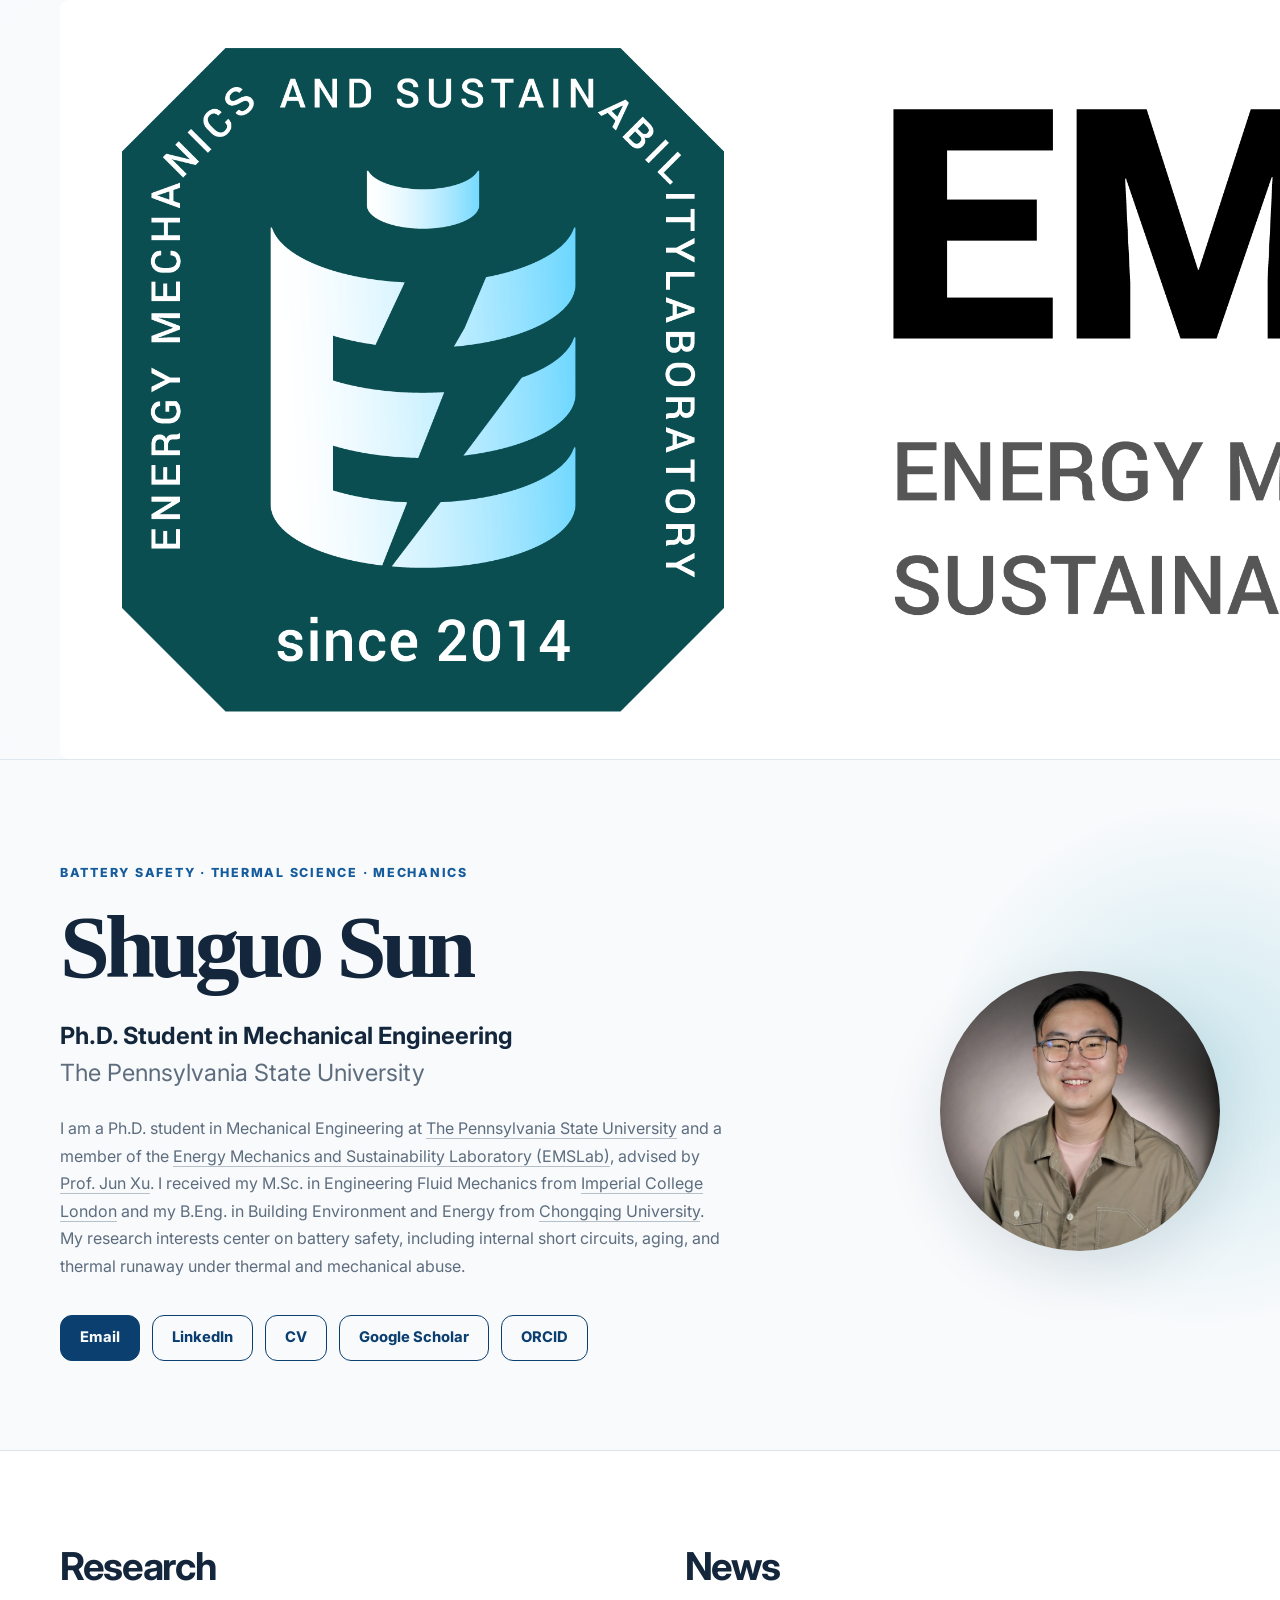
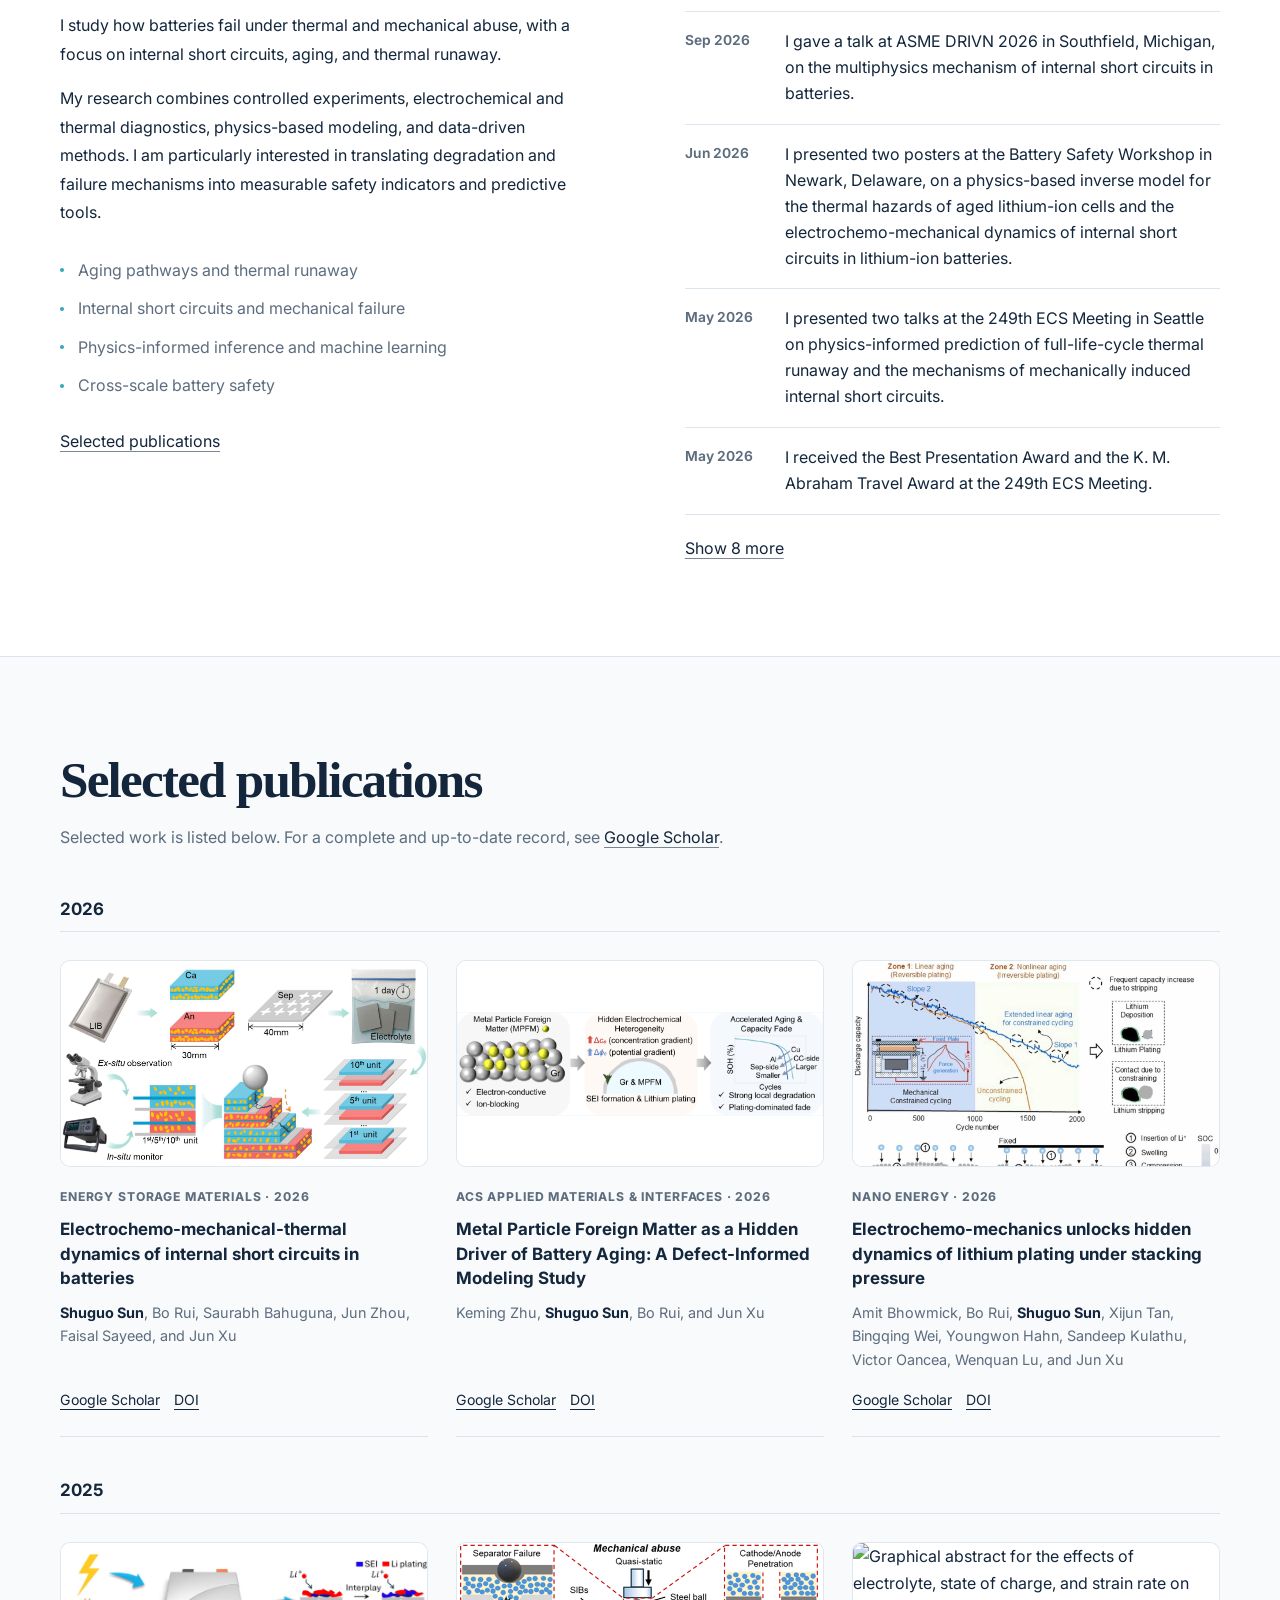
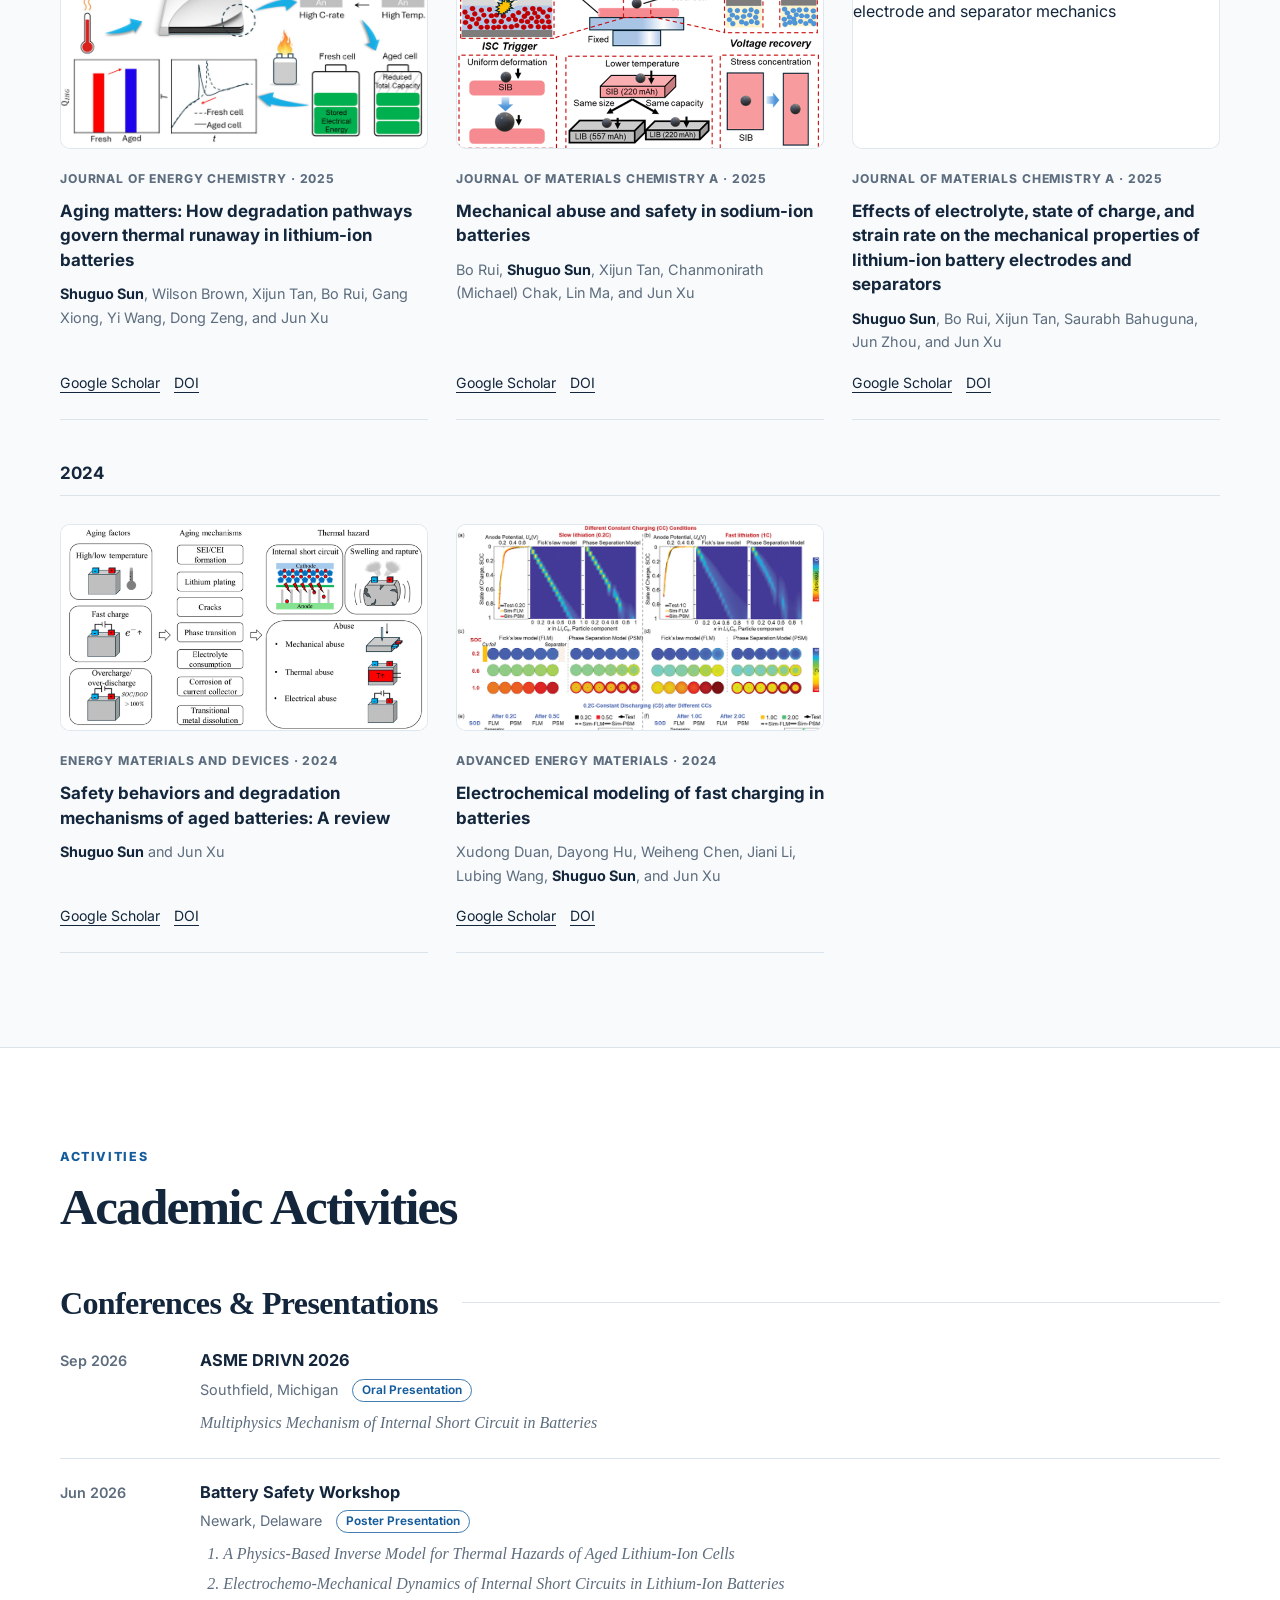
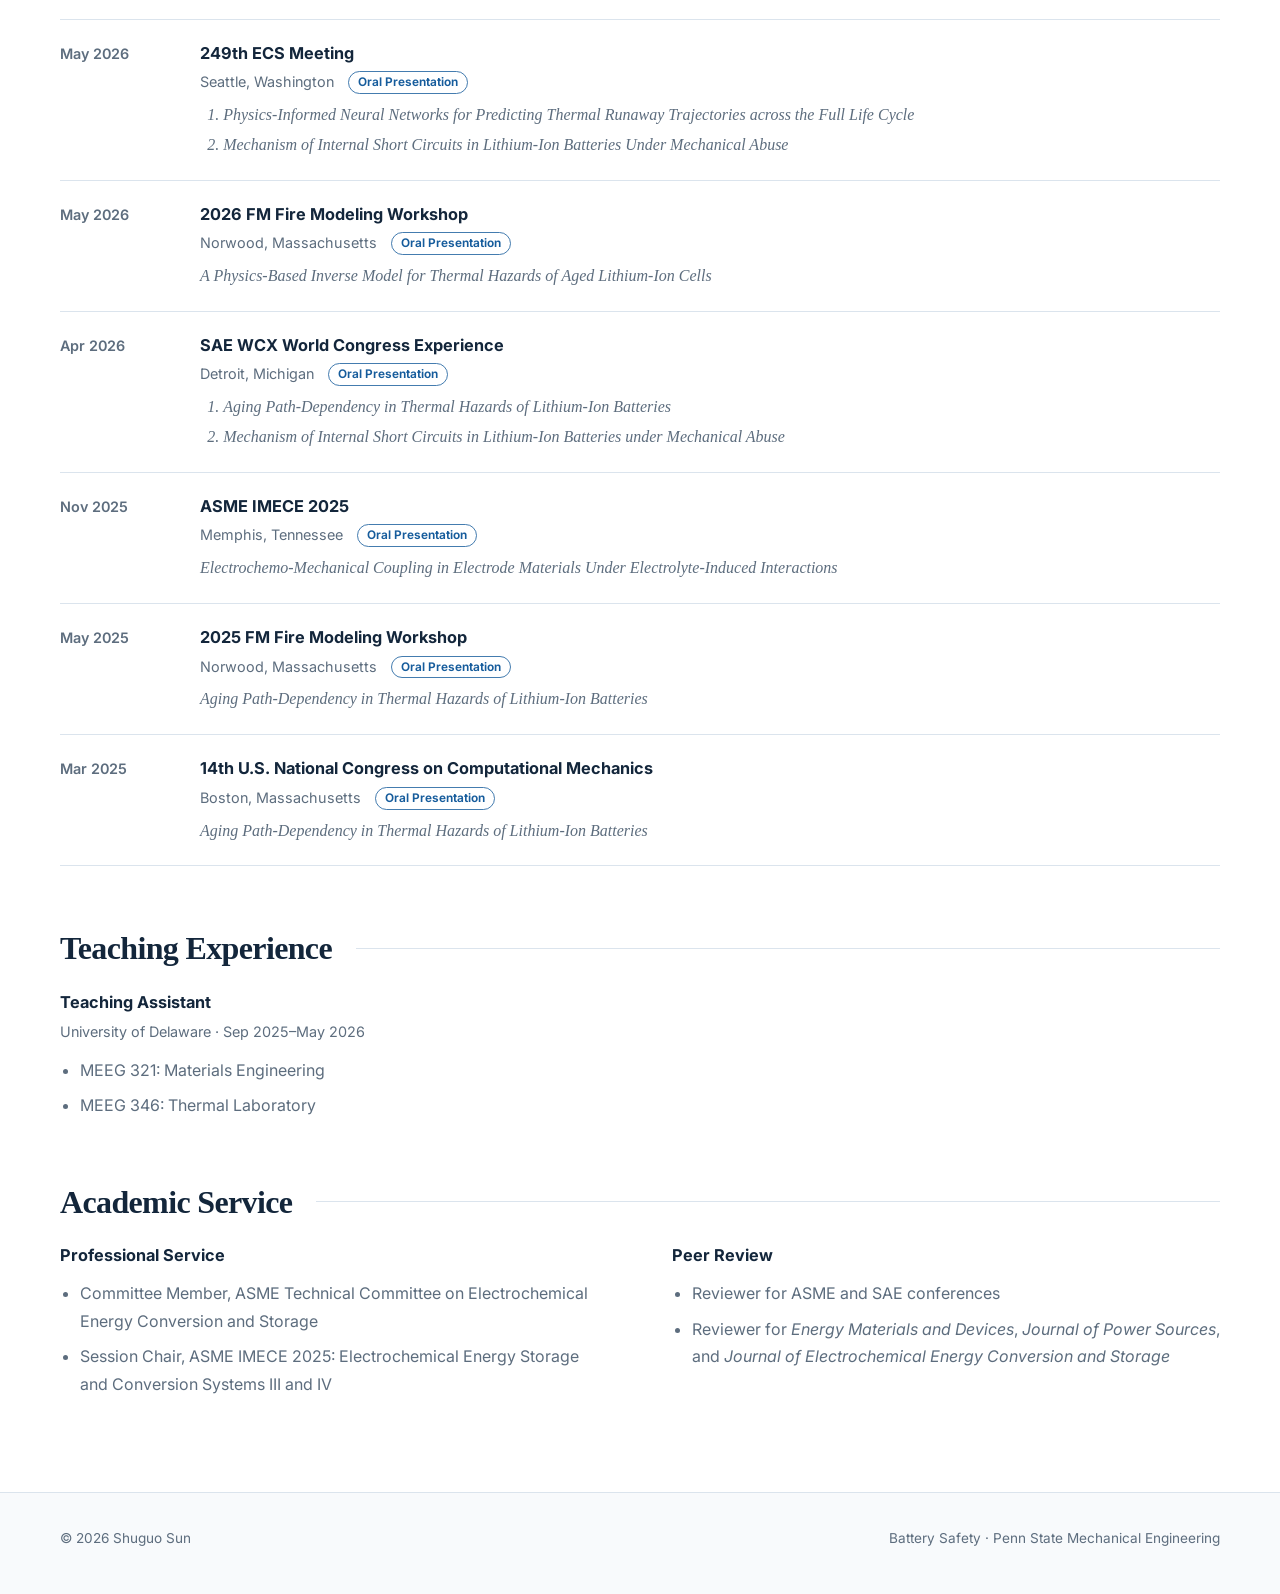
==== commit 68b9c9cc: "Make EMSLab wordmark theme-aware" ====
--- a/index.html
+++ b/index.html
@@ -17,7 +17,13 @@
   <header class="site-header">
     <div class="nav-wrap">
       <a class="brand" href="#home" aria-label="Shuguo Sun home">
-        <img class="brand-logo" src="assets/img/emslab-logo.png" alt="Energy Mechanics and Sustainability Laboratory" width="2048" height="751">
+        <span class="brand-emblem" aria-hidden="true">
+          <img src="assets/img/emslab-logo.png" alt="" width="2048" height="751">
+        </span>
+        <span class="brand-wordmark" aria-hidden="true">
+          <span class="brand-title">EMSLab</span>
+          <span class="brand-subtitle">Energy Mechanics and<br>Sustainability Laboratory</span>
+        </span>
       </a>
       <nav class="site-nav" data-nav aria-label="Primary navigation">
         <a href="#research">Research</a>
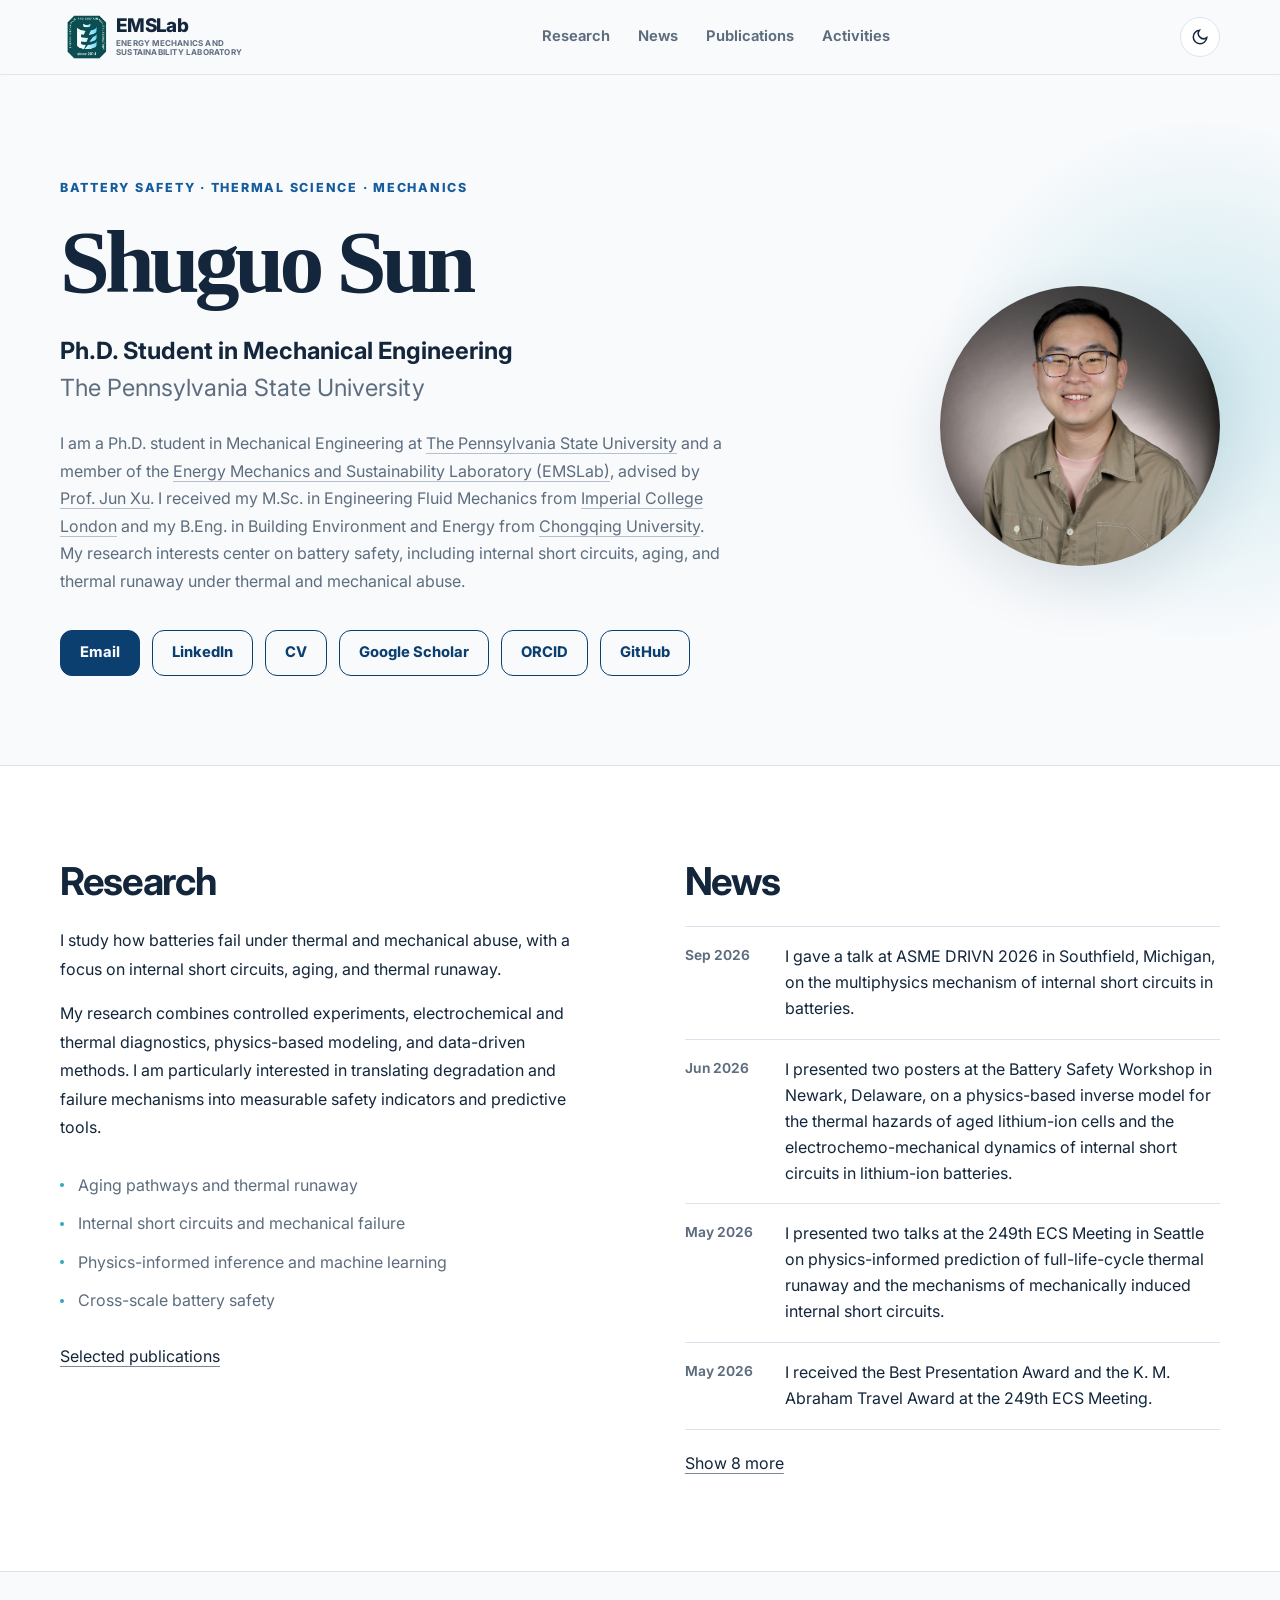
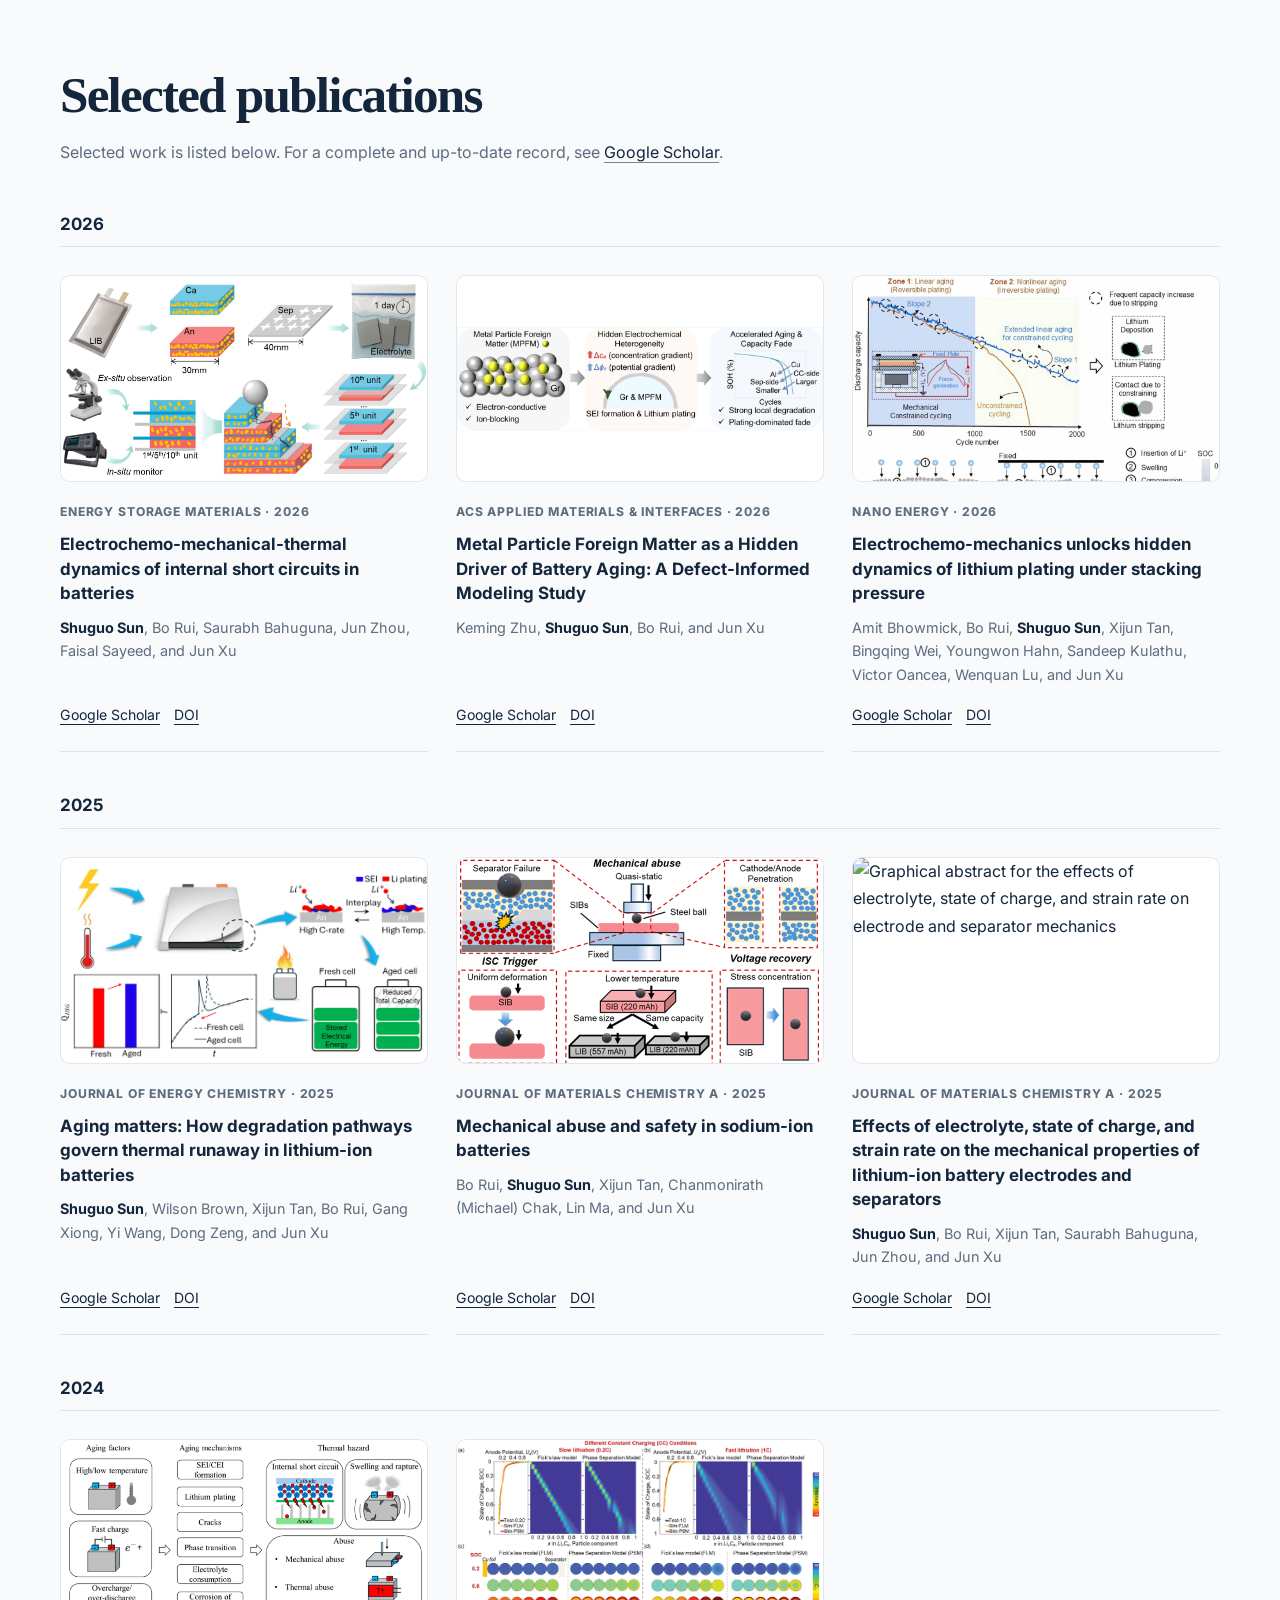
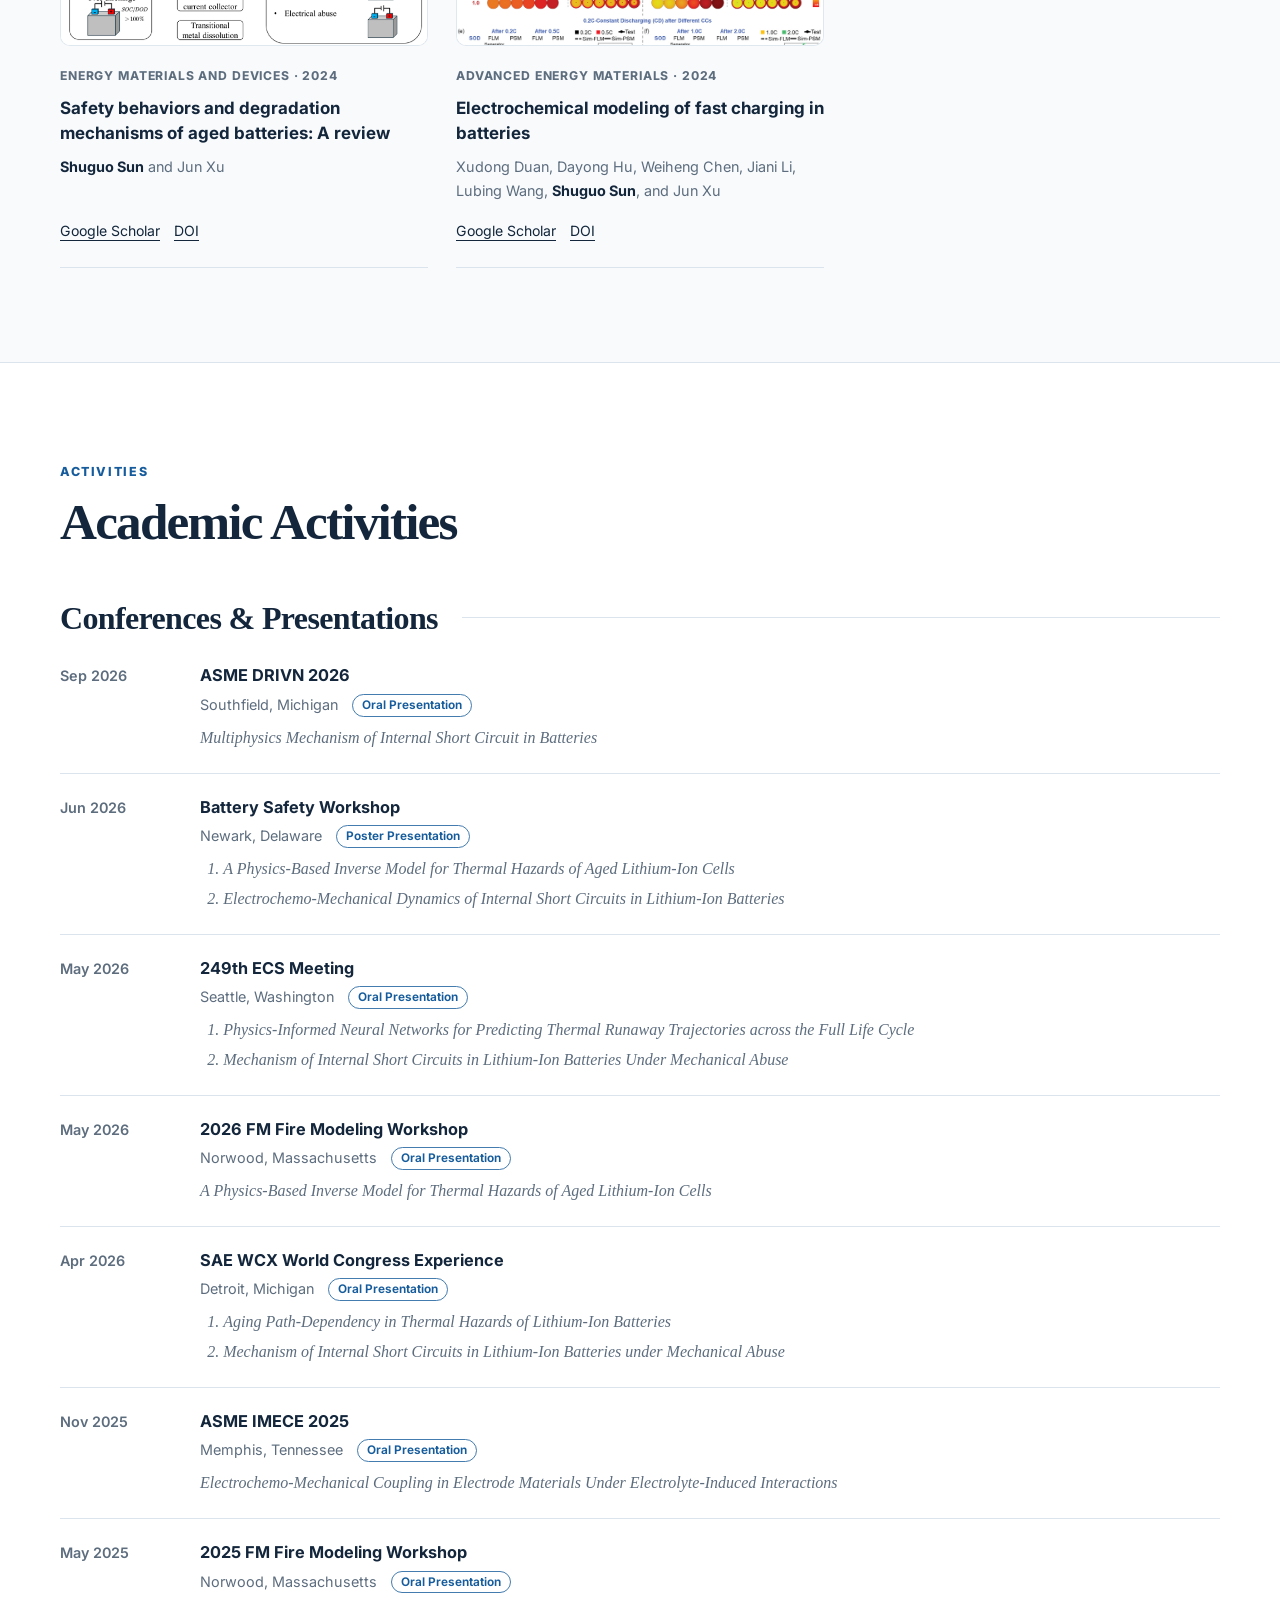
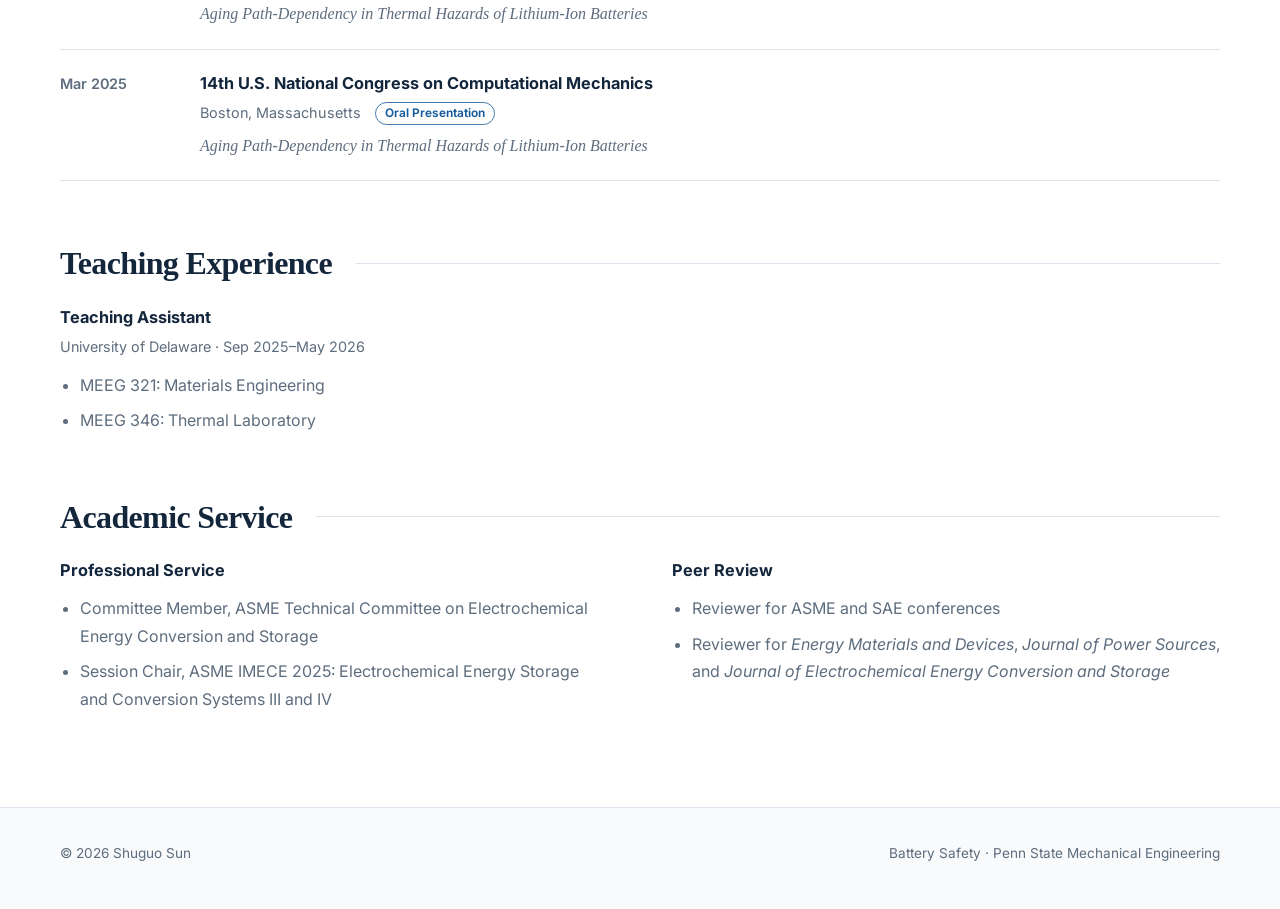
==== commit e117792c: "Add GitHub profile button" ====
--- a/index.html
+++ b/index.html
@@ -56,6 +56,7 @@
           <a class="button secondary" href="assets/files/shuguo-sun-cv.pdf" target="_blank" rel="noreferrer">CV</a>
           <a class="button secondary" href="https://scholar.google.com/citations?hl=en&user=rFBOW_IAAAAJ" target="_blank" rel="noreferrer">Google Scholar</a>
           <a class="button secondary" href="https://orcid.org/0009-0009-5064-8351" target="_blank" rel="noreferrer">ORCID</a>
+          <a class="button secondary" href="https://github.com/ssg176" target="_blank" rel="noreferrer">GitHub</a>
         </div>
       </div>
       <div class="profile-frame">
--- a/assets/css/style.css
+++ b/assets/css/style.css
@@ -63,14 +63,43 @@
   display: inline-flex;
   flex: 0 0 auto;
   align-items: center;
-  padding: 4px 7px;
-  border-radius: 9px;
-  background: #fff;
+  gap: 8px;
+  padding: 3px 9px 3px 4px;
+  color: var(--text);
+  border: 0;
+  background: transparent;
   text-decoration: none;
-}
-.brand-logo {
+  transition: color .25s ease;
+}
+.brand-emblem {
+  width: 44px;
+  height: 48px;
+  overflow: hidden;
+  flex: 0 0 auto;
+}
+.brand-emblem img {
+  max-width: none;
   width: auto;
-  height: 46px;
+  height: 48px;
+}
+.brand-wordmark {
+  display: grid;
+  gap: 3px;
+  color: var(--text);
+  line-height: 1;
+}
+.brand-title {
+  font-size: 1.18rem;
+  font-weight: 800;
+  letter-spacing: -.035em;
+}
+.brand-subtitle {
+  color: var(--muted);
+  font-size: .5rem;
+  font-weight: 700;
+  letter-spacing: .025em;
+  line-height: 1.18;
+  text-transform: uppercase;
 }
 .site-nav { display: flex; align-items: center; gap: 28px; }
 .site-nav a {
@@ -424,7 +453,11 @@
 
 @media (max-width: 520px) {
   .nav-wrap, .hero, .container, footer { width: min(100% - 28px, var(--max)); }
-  .brand-logo { height: 40px; }
+  .brand { gap: 6px; padding-right: 7px; }
+  .brand-emblem { width: 38px; height: 42px; }
+  .brand-emblem img { height: 42px; }
+  .brand-title { font-size: 1.02rem; }
+  .brand-subtitle { font-size: .44rem; }
   .hero { gap: 48px; }
   .profile-note { right: -4px; }
   .section { padding: 72px 0; }
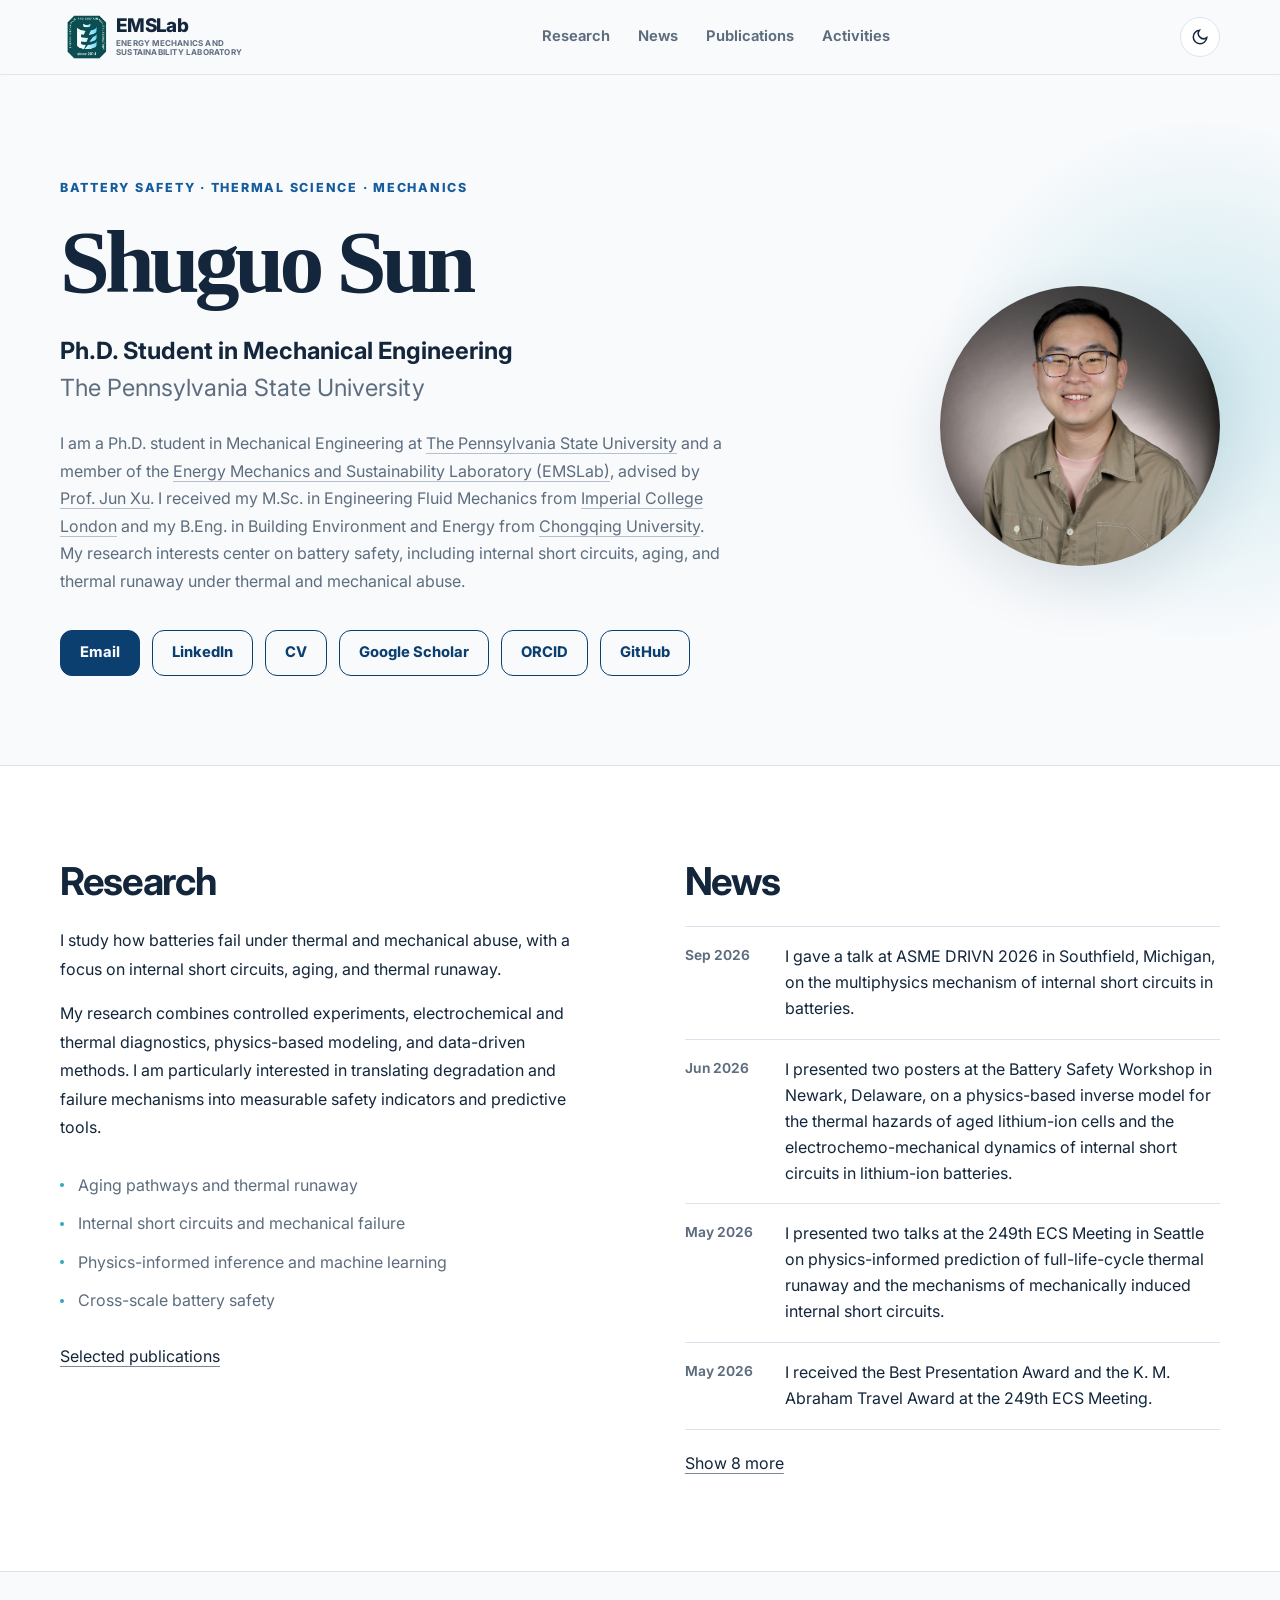
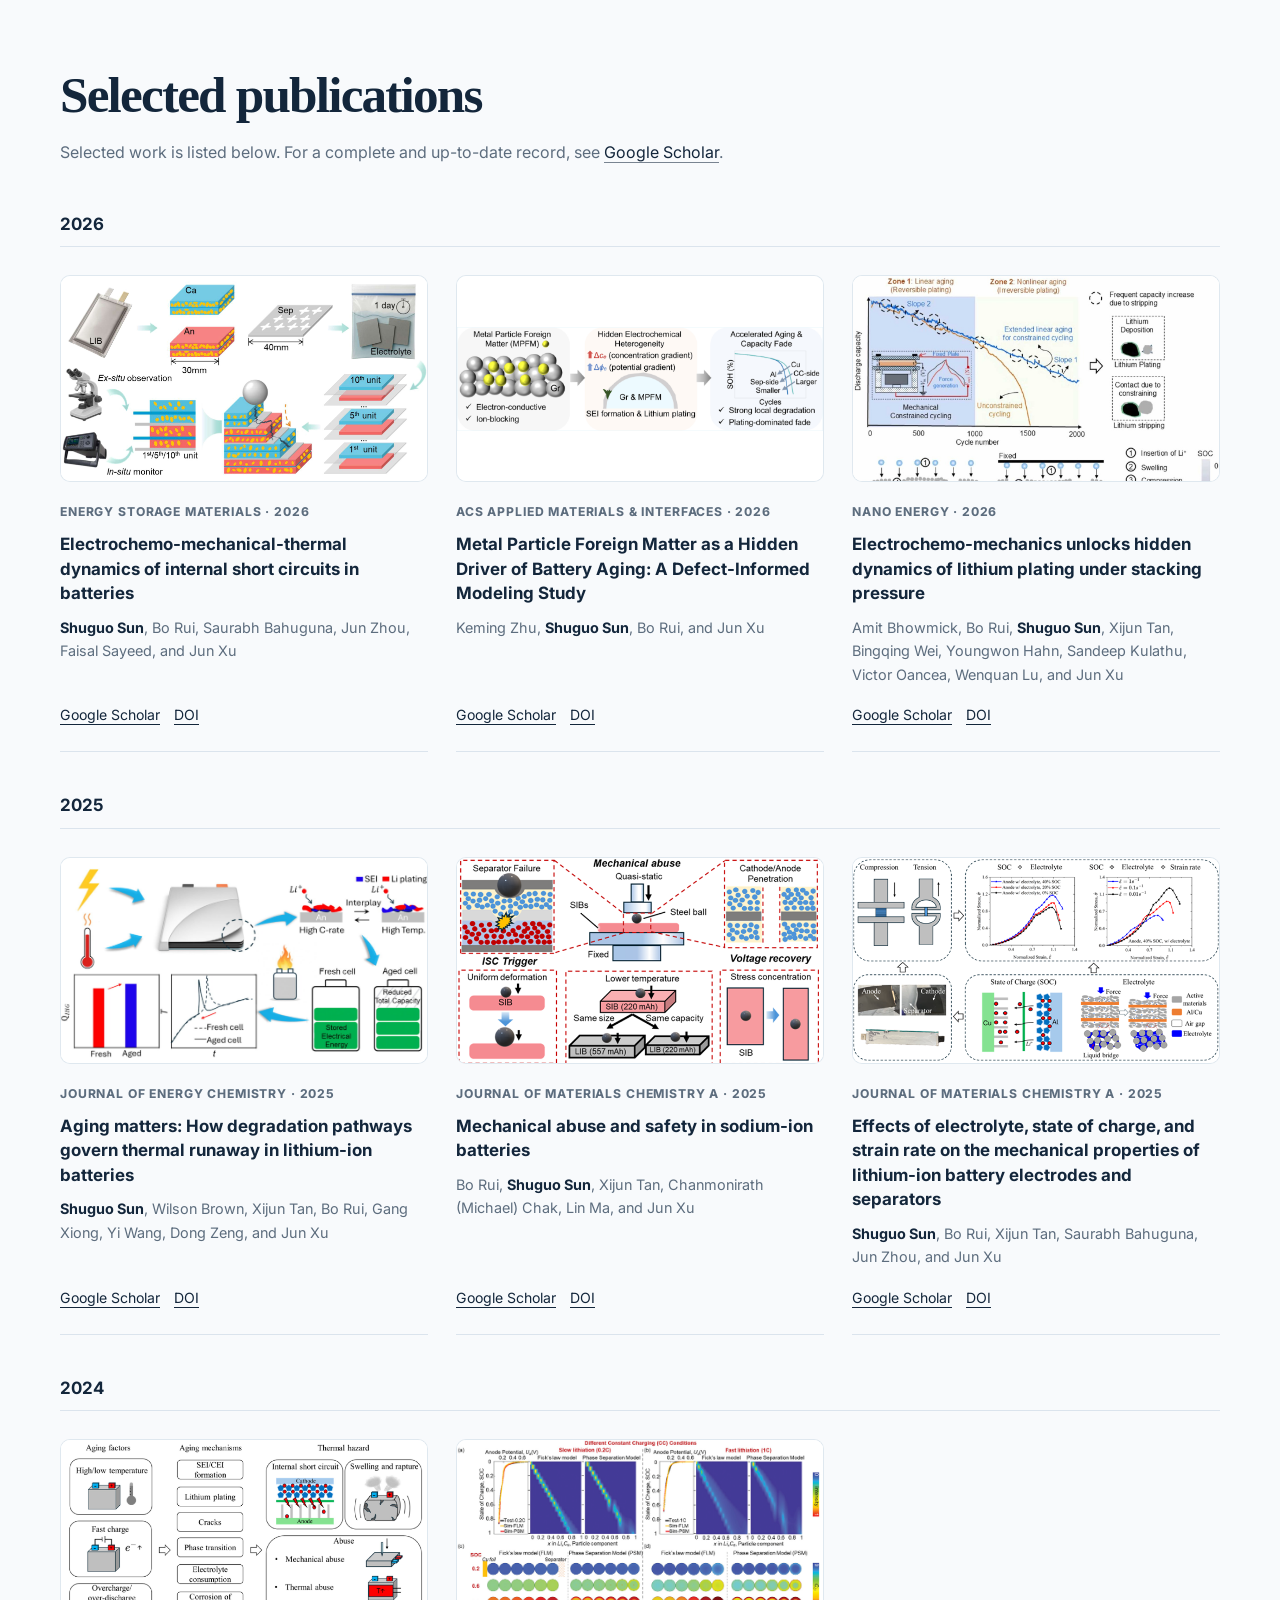
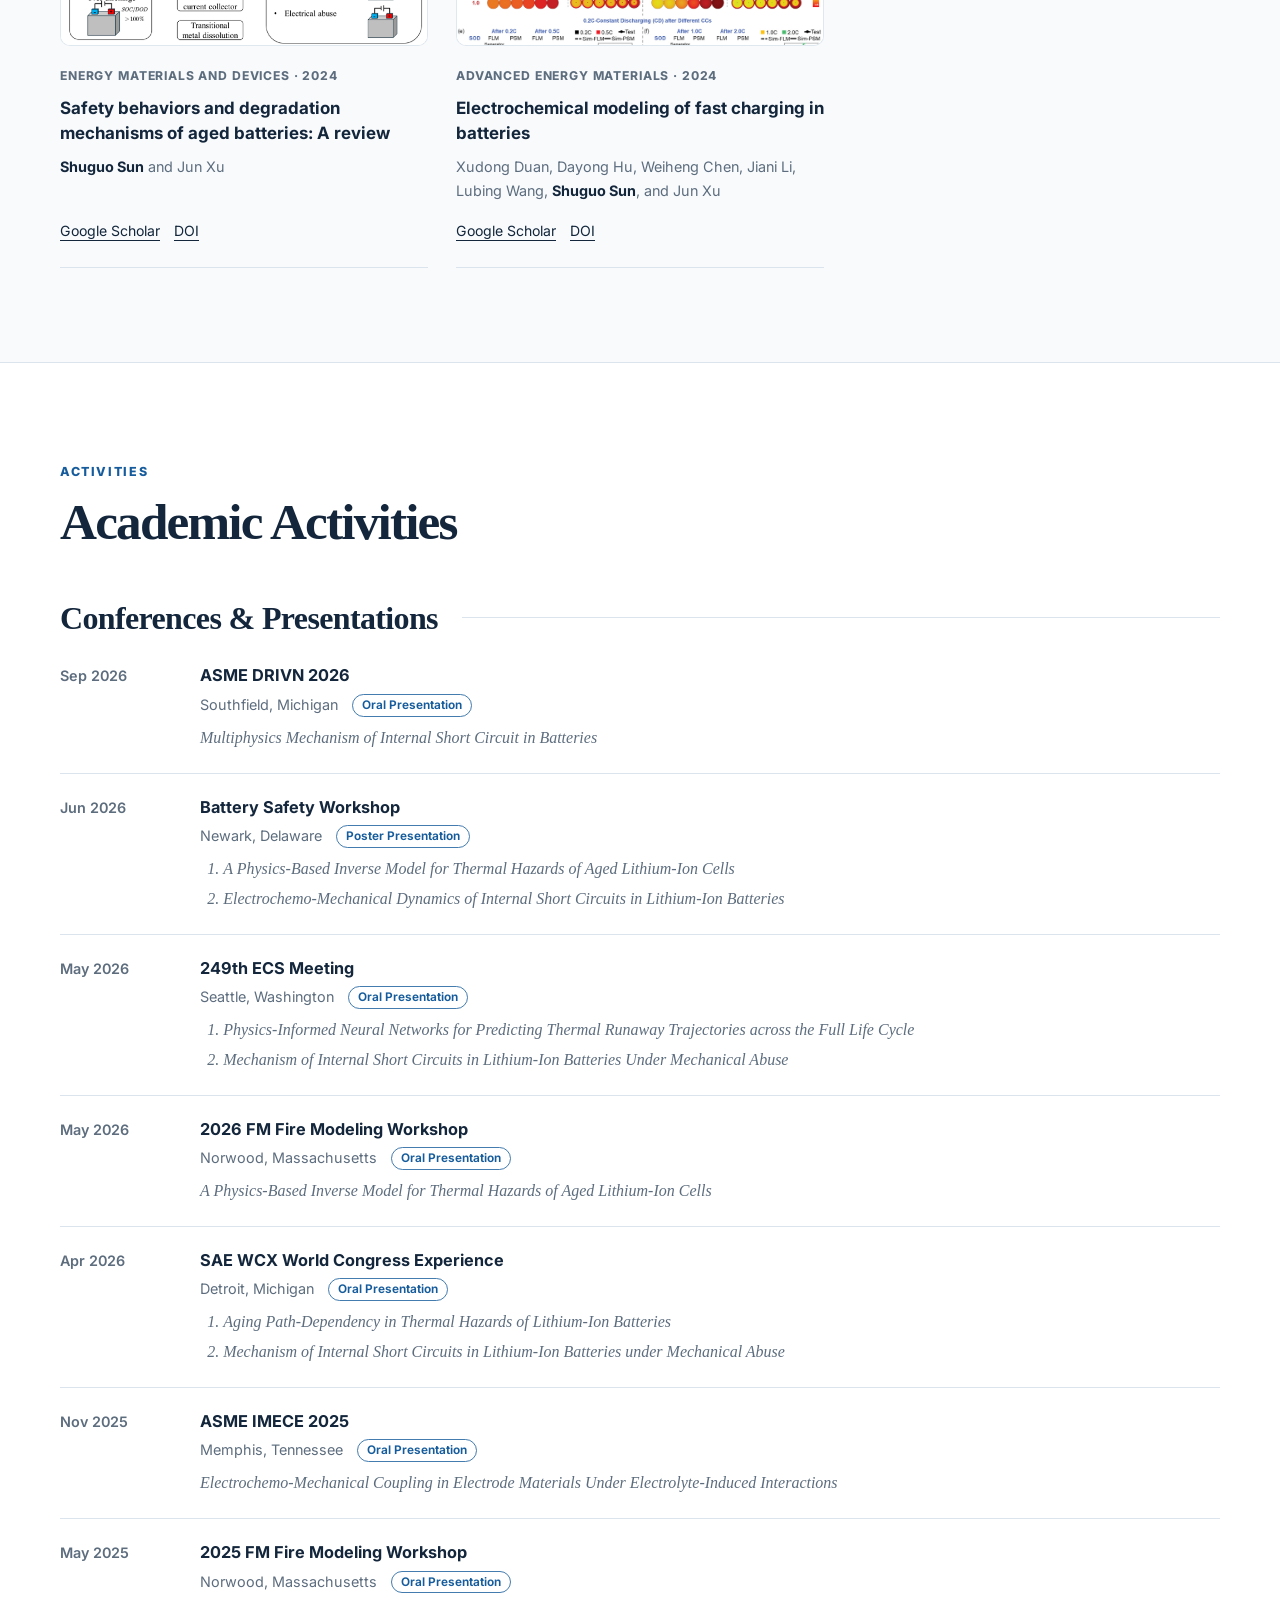
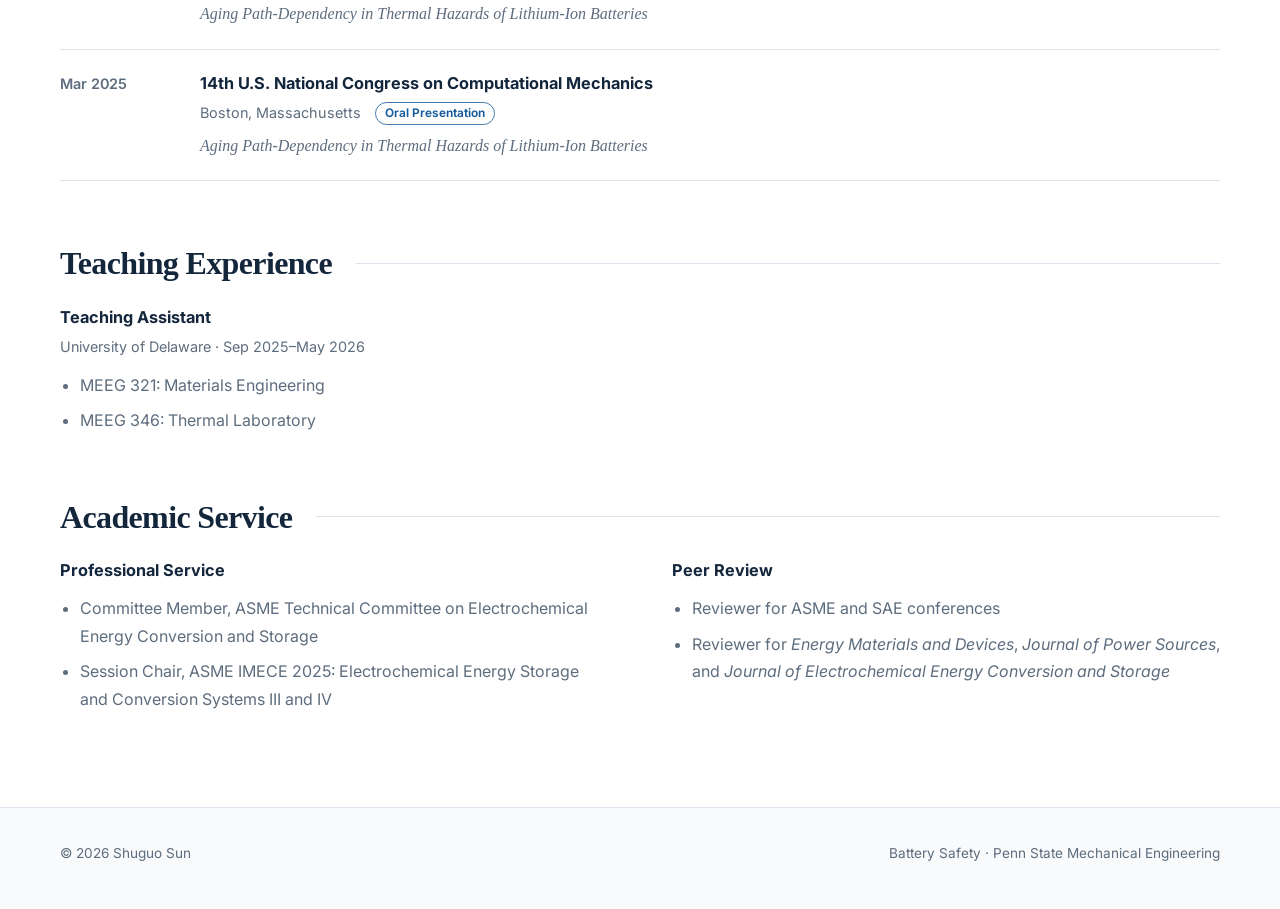
==== commit dfeda14e: "Refresh repaired publication image" ====
--- a/index.html
+++ b/index.html
@@ -56,7 +56,7 @@
           <a class="button secondary" href="assets/files/shuguo-sun-cv.pdf" target="_blank" rel="noreferrer">CV</a>
           <a class="button secondary" href="https://scholar.google.com/citations?hl=en&user=rFBOW_IAAAAJ" target="_blank" rel="noreferrer">Google Scholar</a>
           <a class="button secondary" href="https://orcid.org/0009-0009-5064-8351" target="_blank" rel="noreferrer">ORCID</a>
-          <a class="button secondary" href="https://github.com/ssg176" target="_blank" rel="noreferrer">GitHub</a>
+          <a class="button secondary" href="https://github.com/shuguosun" target="_blank" rel="noreferrer">GitHub</a>
         </div>
       </div>
       <div class="profile-frame">
@@ -184,7 +184,7 @@
             <article class="publication-card">
               <div class="pub-visual">
                 <span class="pub-visual-fallback">Abstract graphic</span>
-                <img src="assets/img/publications/electrode-separator-mechanics-ga.png" alt="Graphical abstract for the effects of electrolyte, state of charge, and strain rate on electrode and separator mechanics" loading="lazy">
+                <img src="assets/img/publications/electrode-separator-mechanics-ga.png?v=20260930-fixed" alt="Graphical abstract for the effects of electrolyte, state of charge, and strain rate on electrode and separator mechanics" loading="lazy">
               </div>
               <p class="pub-meta">Journal of Materials Chemistry A · 2025</p>
               <h4>Effects of electrolyte, state of charge, and strain rate on the mechanical properties of lithium-ion battery electrodes and separators</h4>
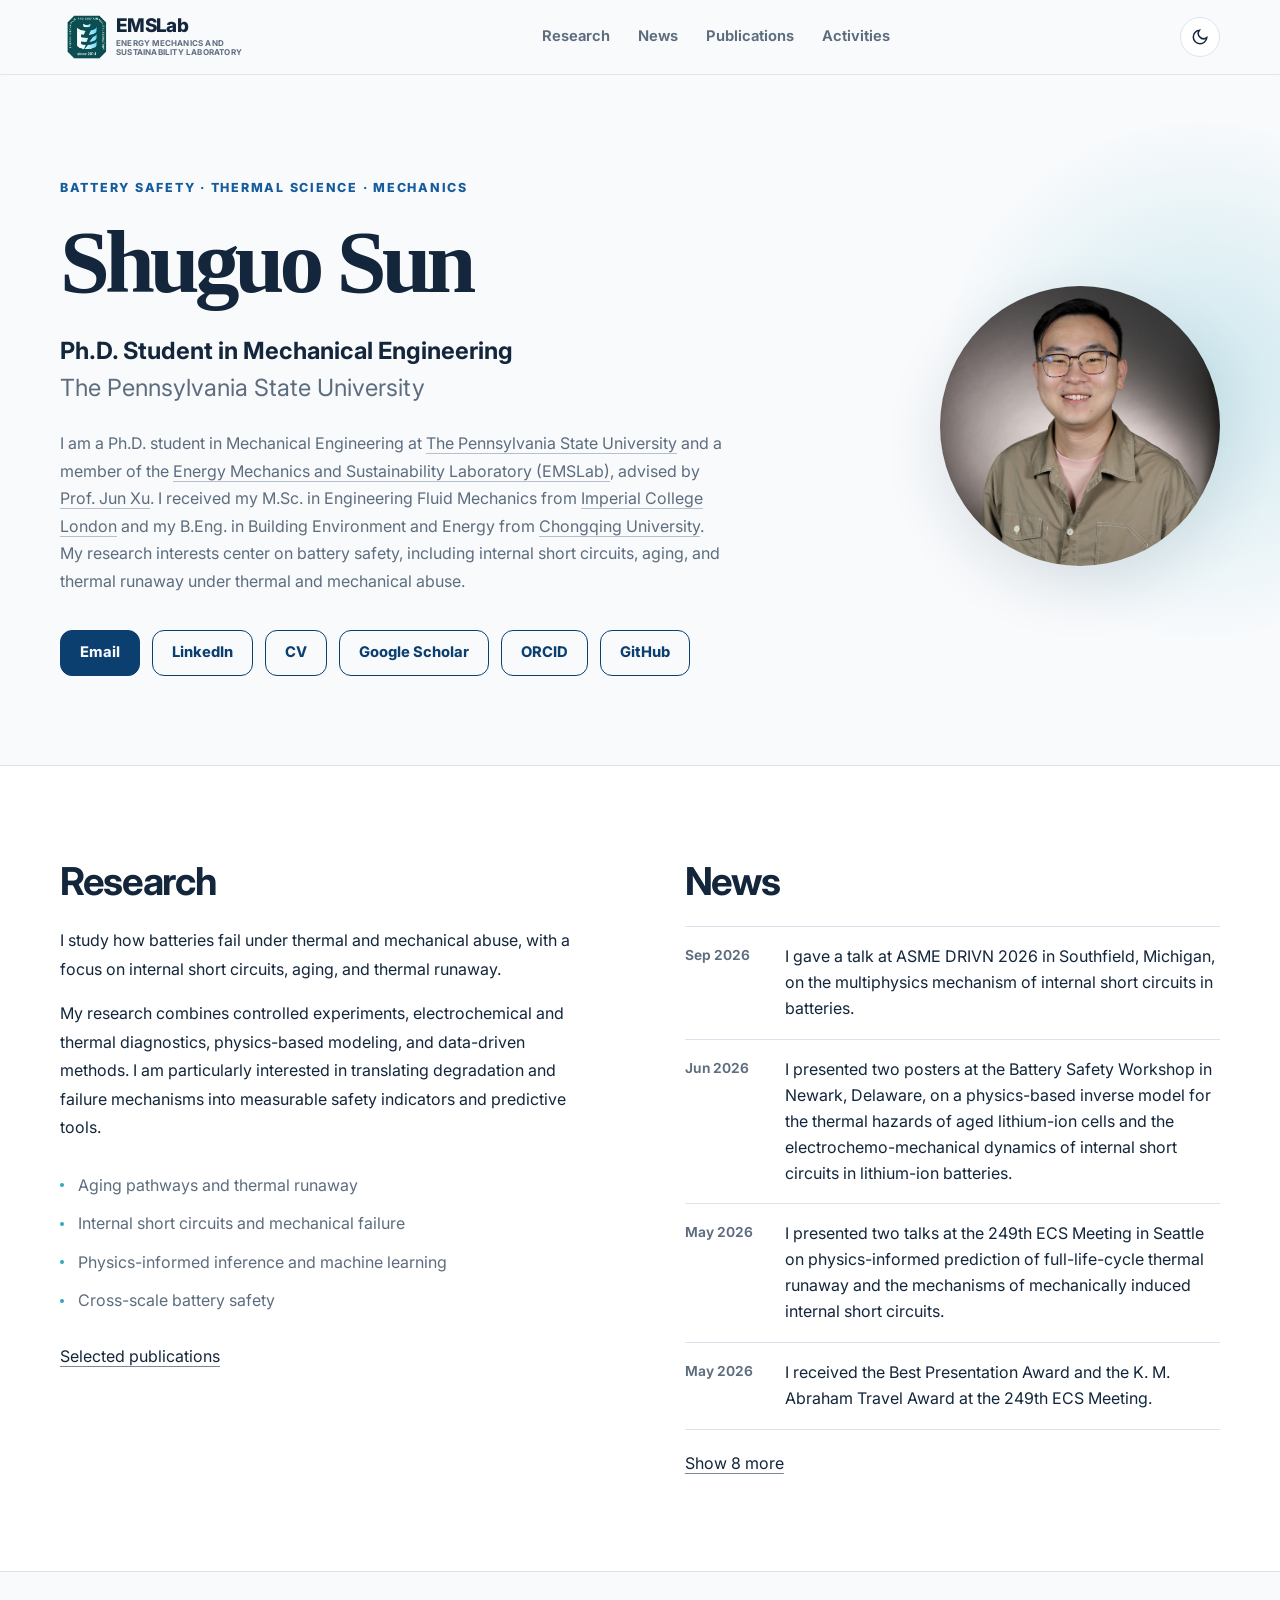
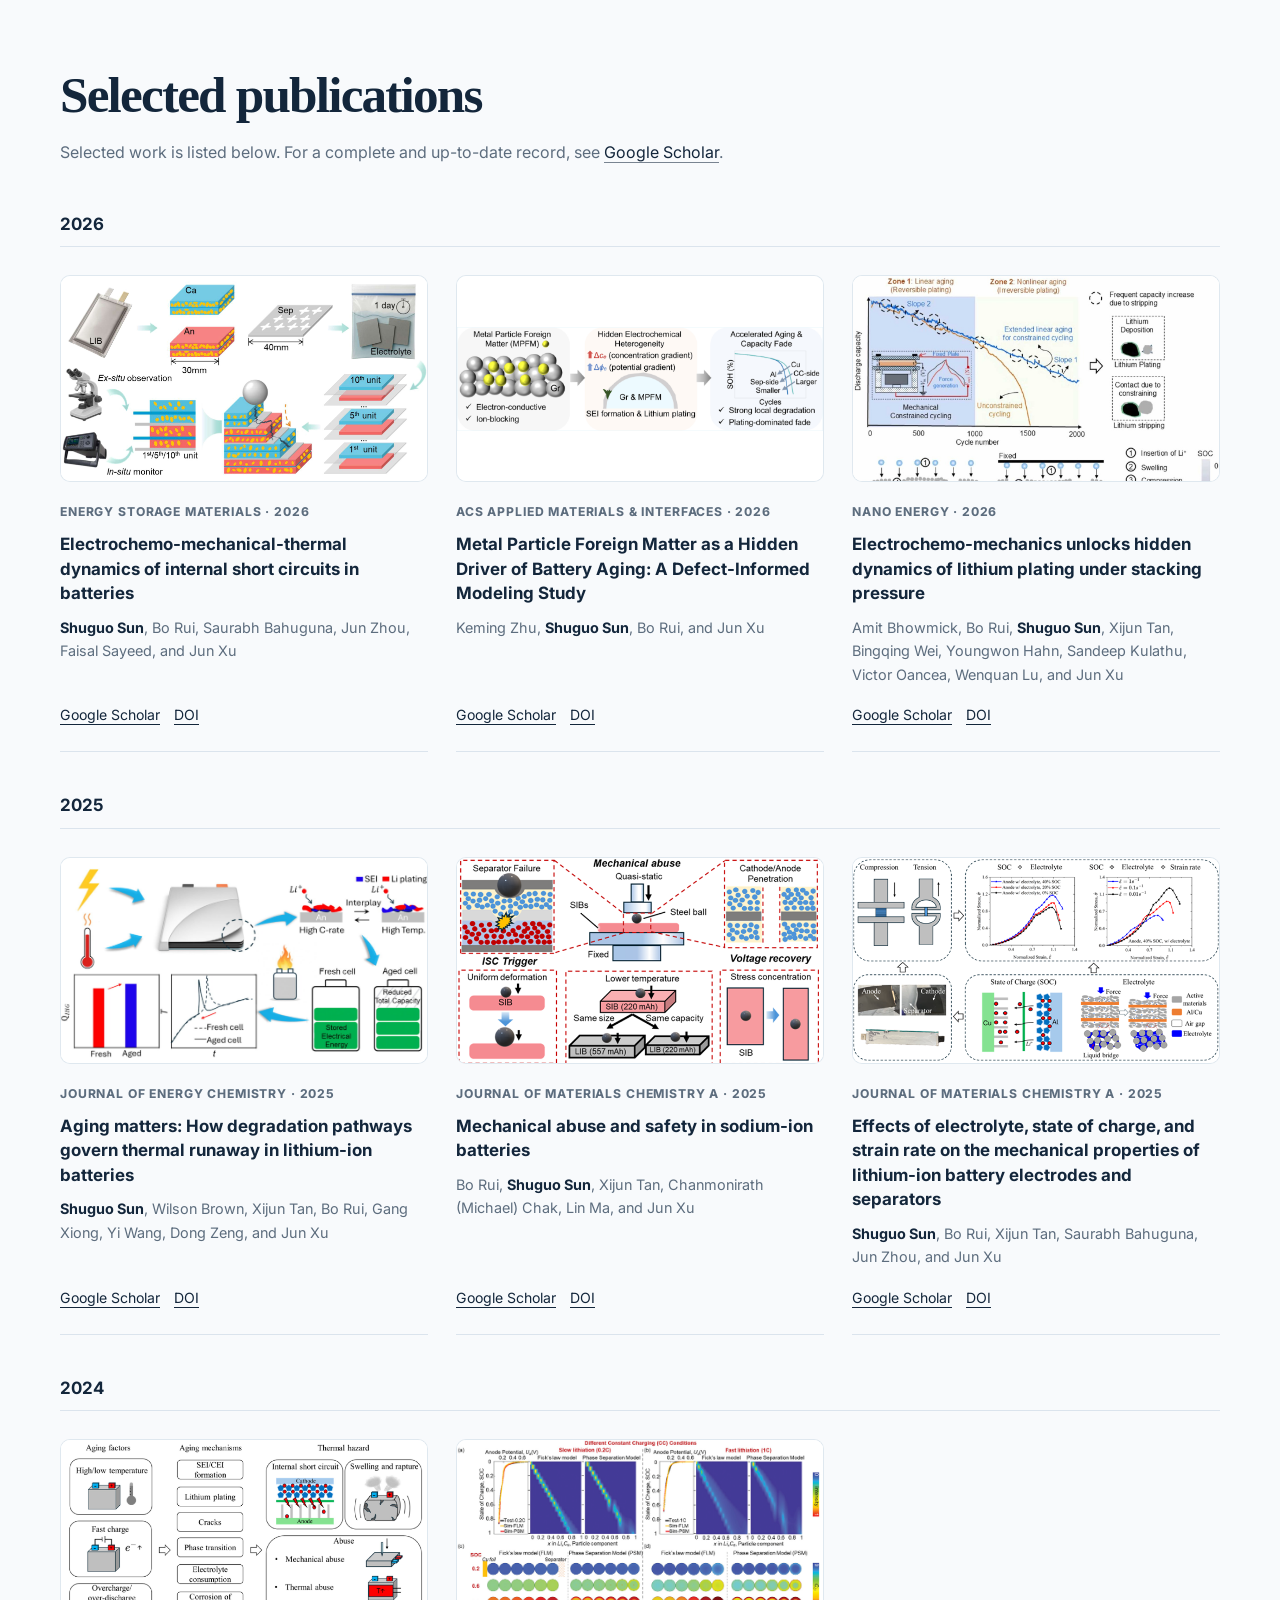
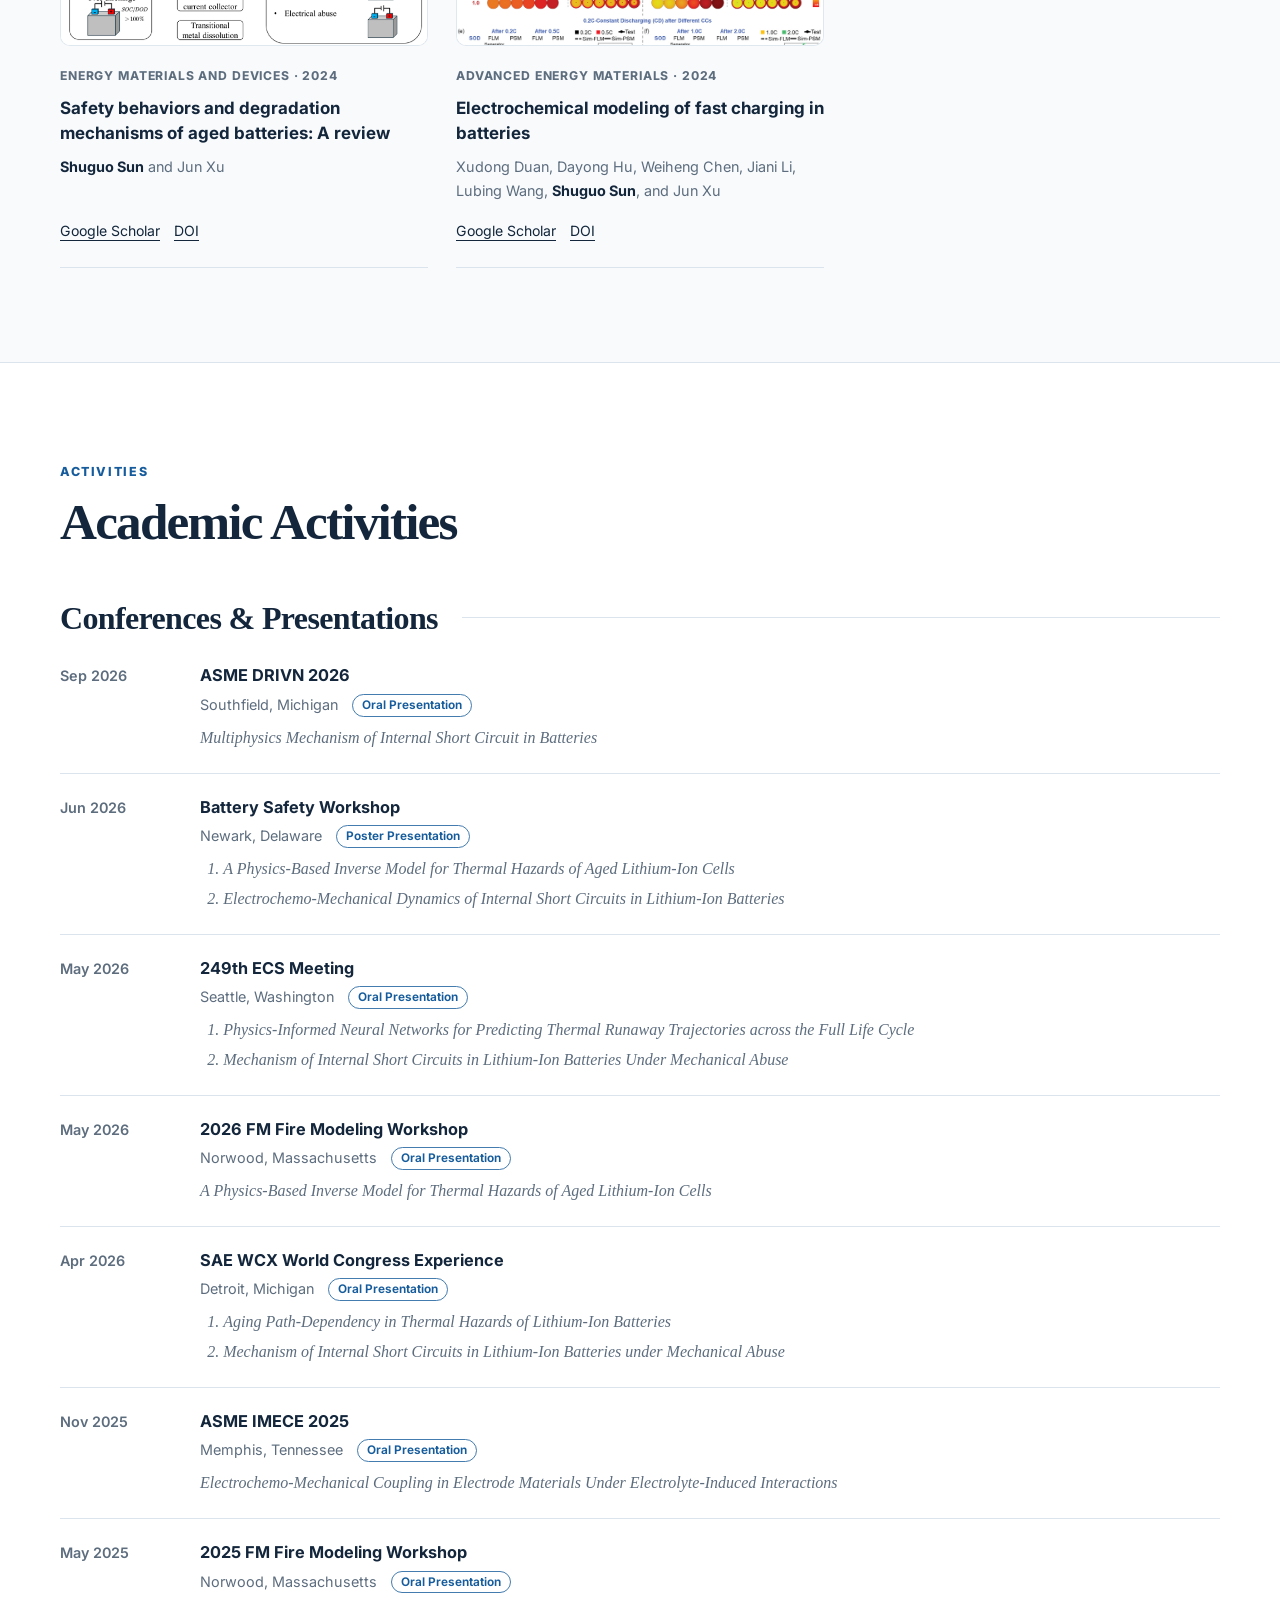
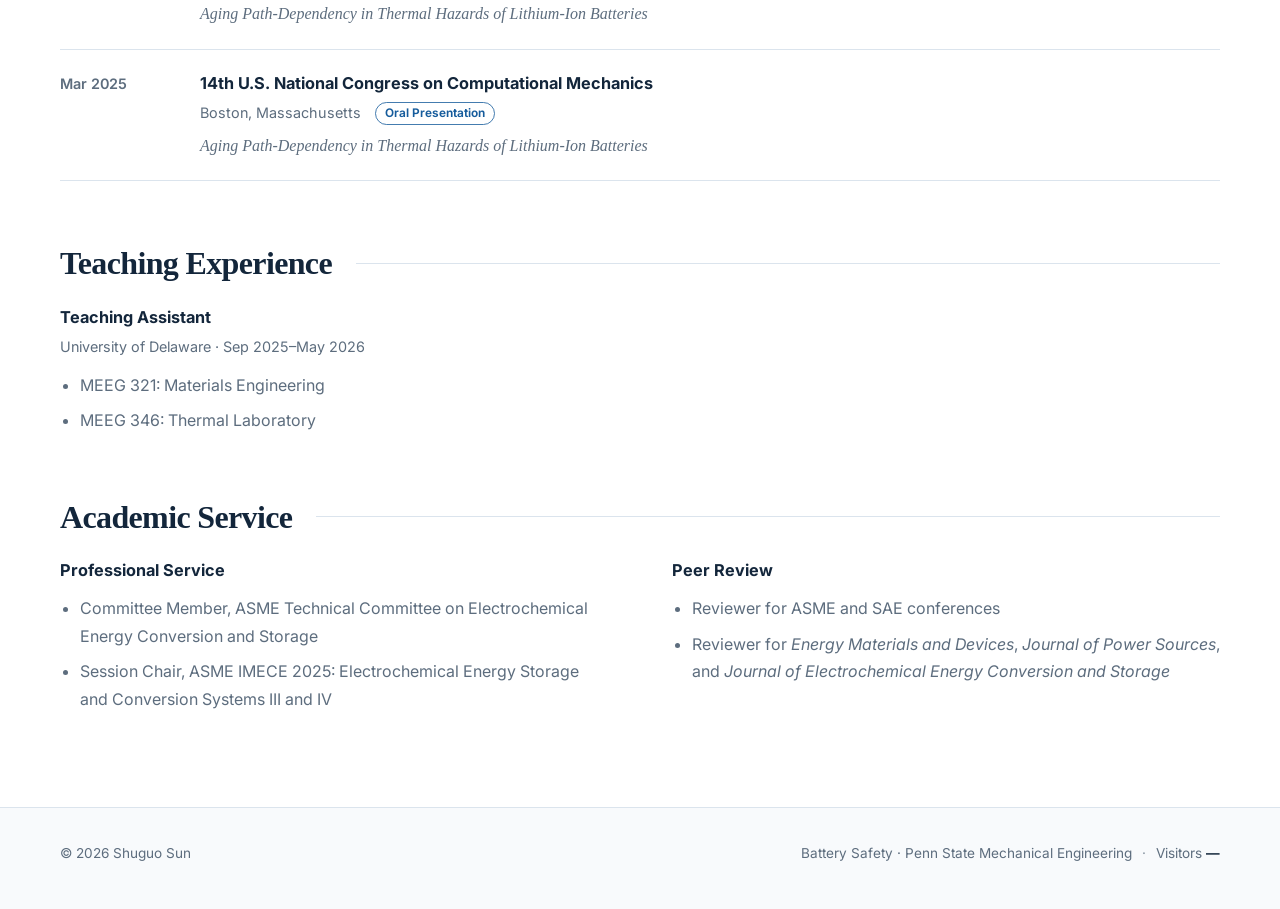
==== commit d27f1782: "Add GoatCounter visitor analytics" ====
--- a/index.html
+++ b/index.html
@@ -6,12 +6,13 @@
   <meta name="description" content="Shuguo Sun is a Ph.D. student at Penn State studying battery safety, thermal runaway, internal short circuits, and physics-informed modeling.">
   <meta name="theme-color" content="#0b3f70">
   <title>Shuguo Sun · Battery Safety Research</title>
-  <link rel="icon" type="image/svg+xml" href="data:image/svg+xml,%3Csvg xmlns='http://www.w3.org/2000/svg' viewBox='0 0 64 64'%3E%3Crect width='64' height='64' rx='14' fill='%230b3f70'/%3E%3Cpath d='M19 15h26v9h4v25H15V24h4zm4 14v15h18V29z' fill='%23fff'/%3E%3Cpath d='M27 32h10v9H27z' fill='%2336a6bd'/%3E%3C/svg%3E">
+  <link rel="icon" type="image/svg+xml" sizes="any" href="data:image/svg+xml,%3Csvg xmlns='http://www.w3.org/2000/svg' viewBox='0 0 64 64'%3E%3Crect width='64' height='64' rx='16' fill='%2313243a'/%3E%3Cpath d='M44 19c-3-4-7-6-13-6-8 0-14 4-14 11 0 6 5 9 14 11 7 2 10 4 10 8 0 5-4 8-10 8-6 0-11-2-15-7' fill='none' stroke='%23fff' stroke-width='7' stroke-linecap='round' stroke-linejoin='round'/%3E%3Cpath d='M49 14v12' stroke='%2336a6bd' stroke-width='5' stroke-linecap='round'/%3E%3C/svg%3E">
   <link rel="preconnect" href="https://fonts.googleapis.com">
   <link rel="preconnect" href="https://fonts.gstatic.com" crossorigin>
   <link href="https://fonts.googleapis.com/css2?family=Inter:wght@400;500;600;700;800&display=swap" rel="stylesheet">
-  <link rel="stylesheet" href="assets/css/style.css?v=20260930-activities">
-  <script defer src="assets/js/main.js?v=20260930-news4"></script>
+  <link rel="stylesheet" href="assets/css/style.css?v=20260930-visitors">
+  <script defer src="assets/js/main.js?v=20260930-visitors"></script>
+  <script data-goatcounter="https://shuguosun.goatcounter.com/count" async src="https://gc.zgo.at/count.js"></script>
 </head>
 <body>
   <header class="site-header">
@@ -363,6 +364,13 @@
     </section>
   </main>
 
-  <footer><span>© <span data-year></span> Shuguo Sun</span><span>Battery Safety · Penn State Mechanical Engineering</span></footer>
+  <footer>
+    <span>© <span data-year></span> Shuguo Sun</span>
+    <span class="footer-meta">
+      <span>Battery Safety · Penn State Mechanical Engineering</span>
+      <span class="footer-separator" aria-hidden="true">·</span>
+      <span class="visitor-counter">Visitors <strong data-visitor-count aria-live="polite">—</strong></span>
+    </span>
+  </footer>
 </body>
 </html>
--- a/assets/css/style.css
+++ b/assets/css/style.css
@@ -418,6 +418,10 @@
 .activity-bullets li + li { margin-top: 8px; }
 
 footer { width: min(var(--max), calc(100% - 40px)); margin: auto; padding: 34px 0 44px; display: flex; justify-content: space-between; gap: 20px; color: var(--muted); font-size: .85rem; }
+.footer-meta { display: flex; align-items: center; justify-content: flex-end; gap: 10px; flex-wrap: wrap; }
+.footer-separator { color: color-mix(in srgb, var(--muted), transparent 28%); }
+.visitor-counter { white-space: nowrap; }
+.visitor-counter strong { color: var(--text); font-weight: 650; font-variant-numeric: tabular-nums; }
 .reveal { opacity: 0; transform: translateY(18px); transition: opacity .65s ease, transform .65s ease; }
 .reveal.is-visible { opacity: 1; transform: none; }
 @media (prefers-reduced-motion: reduce) { html { scroll-behavior: auto; } .reveal { opacity: 1; transform: none; transition: none; } }
@@ -466,4 +470,5 @@
   .activity-badge { display: table; margin: 8px 0 0; }
   .publication-grid { grid-template-columns: 1fr; }
   footer { flex-direction: column; }
-}
+  .footer-meta { justify-content: flex-start; }
+}
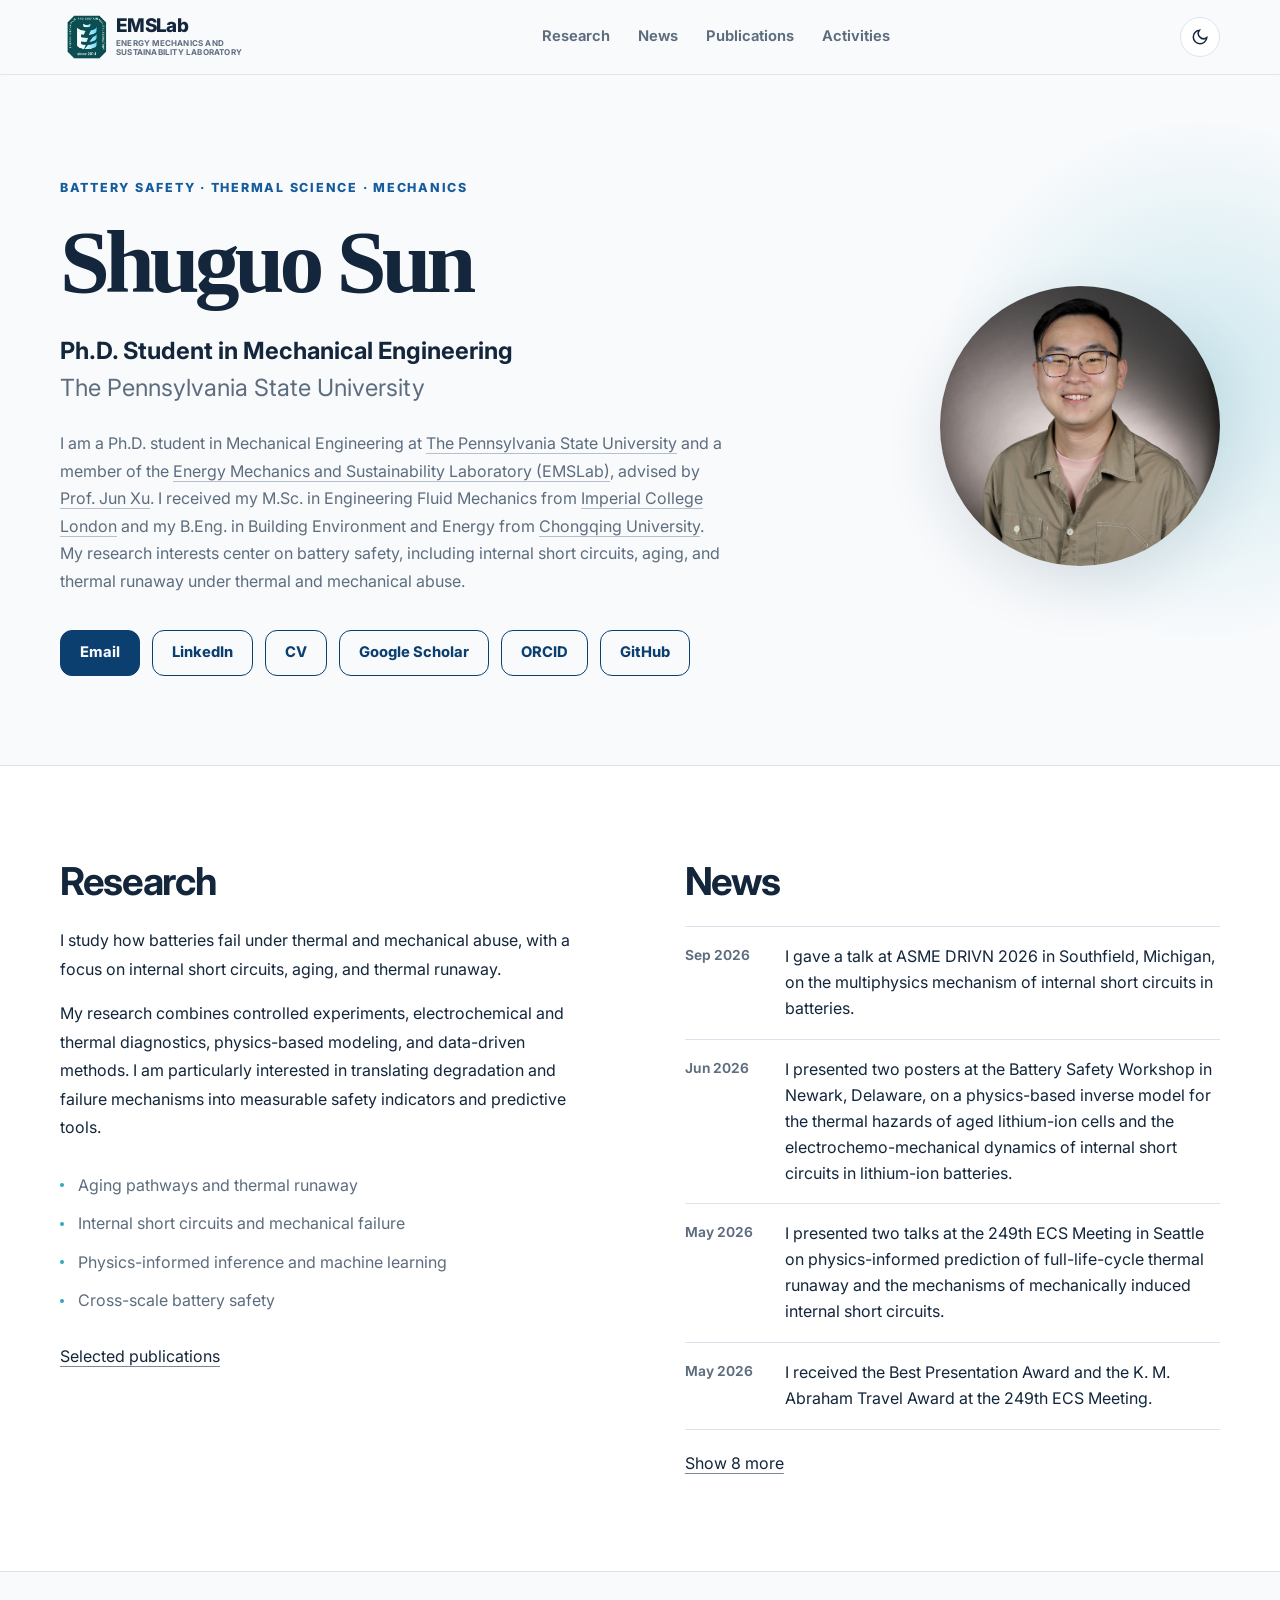
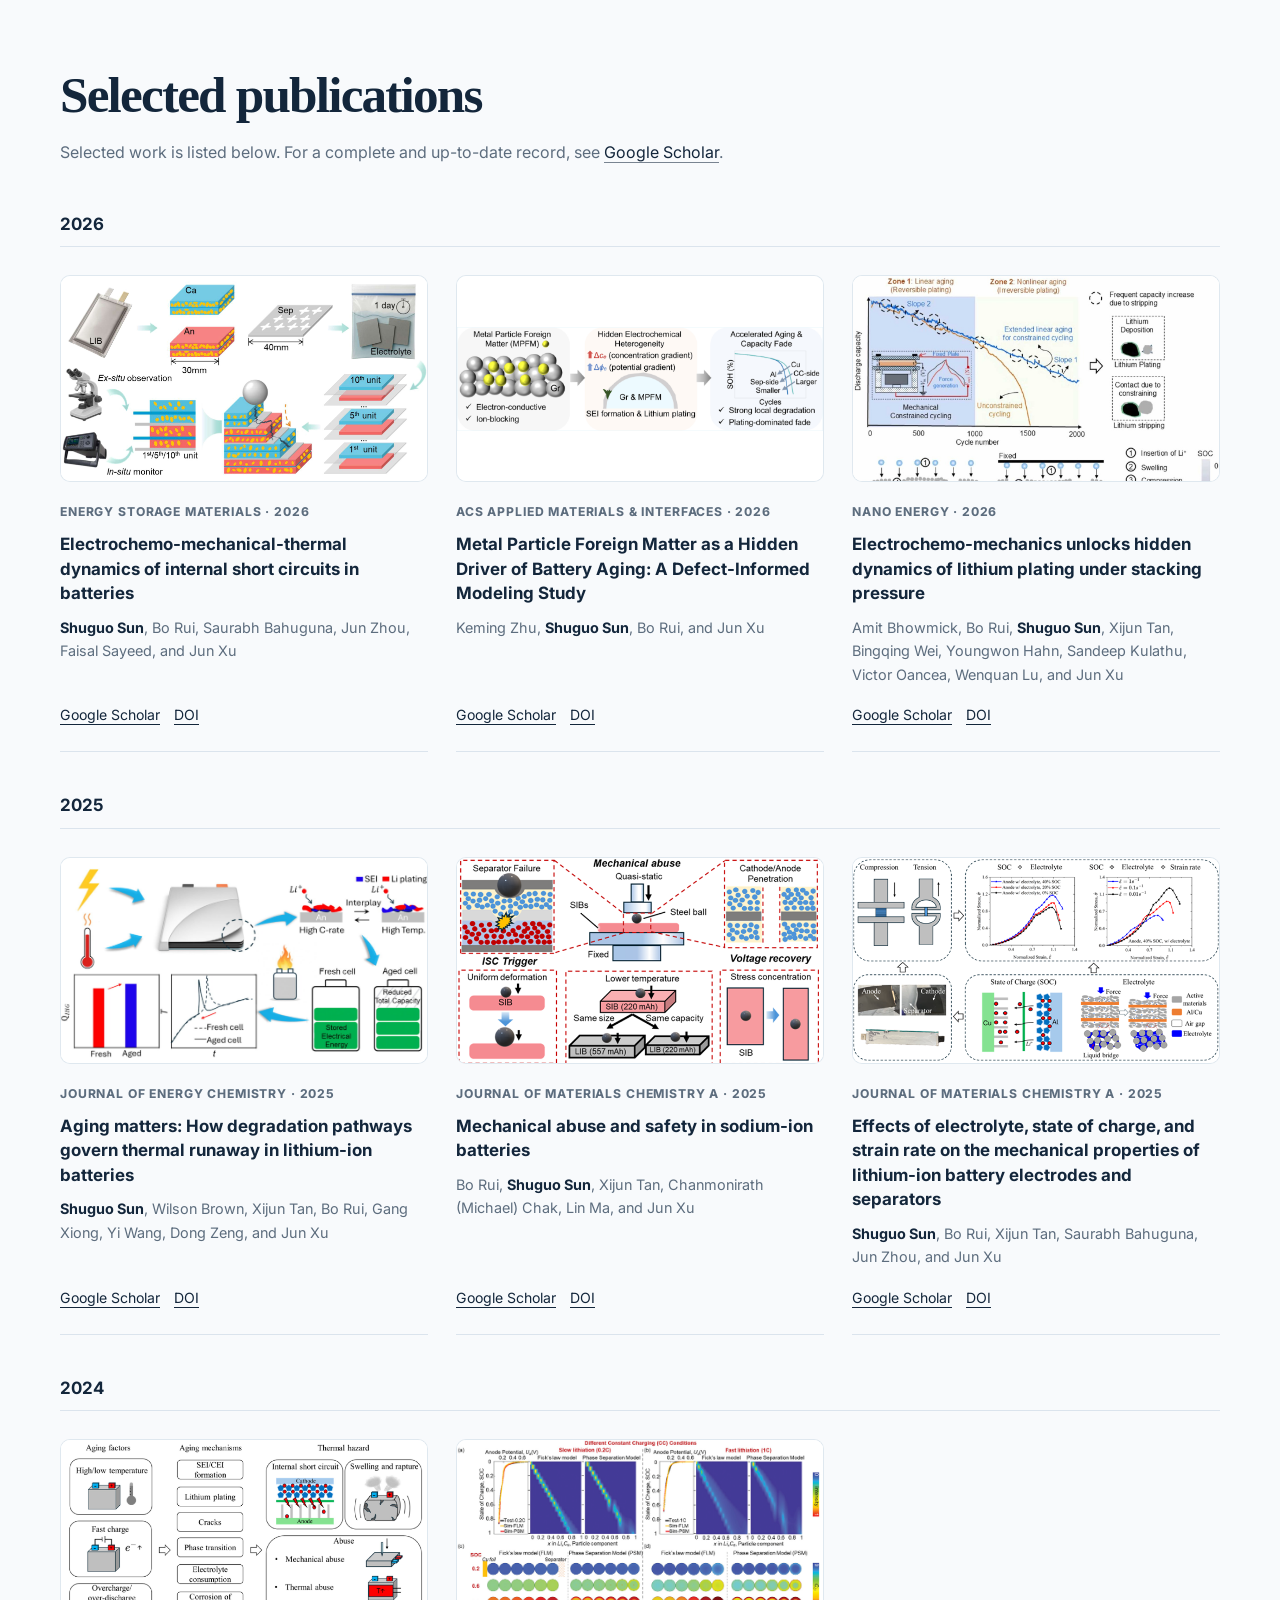
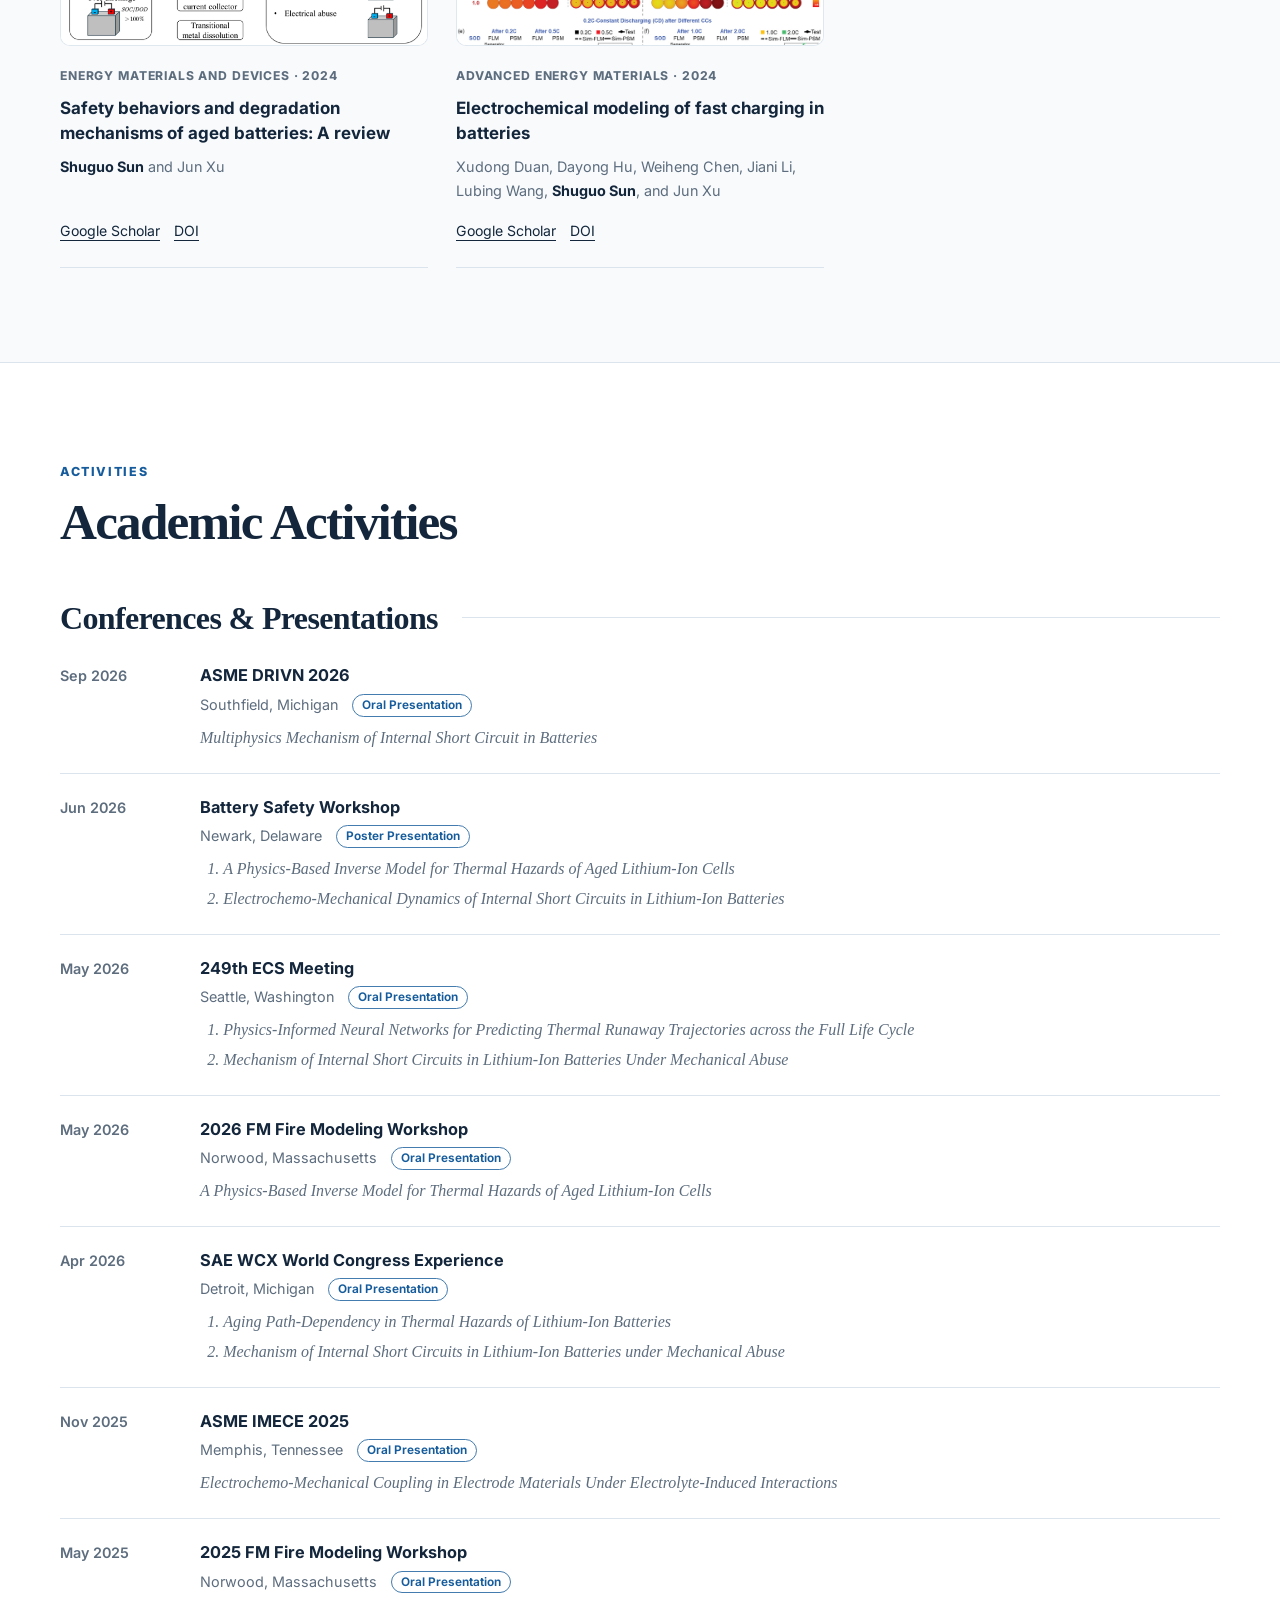
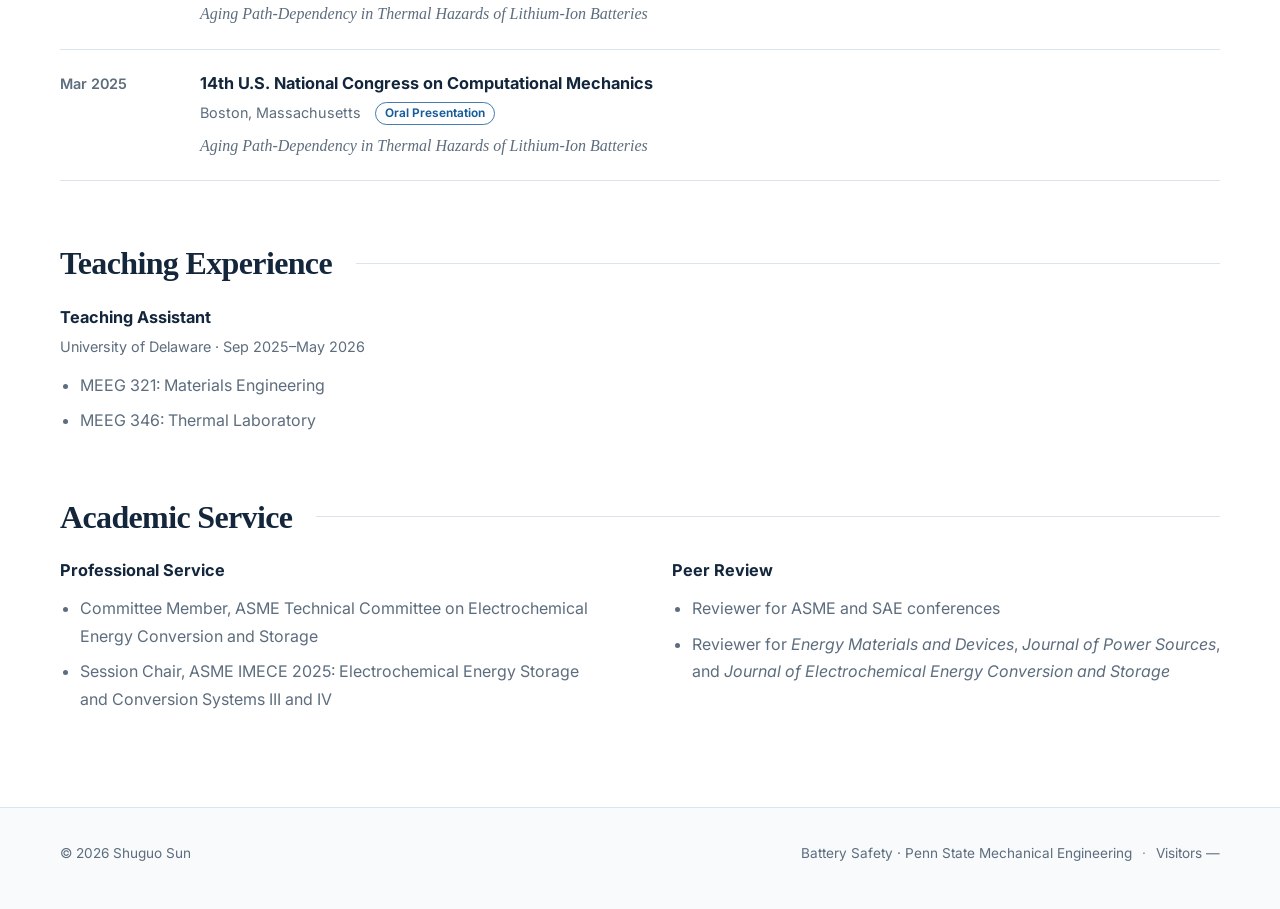
==== commit fbf32c60: "Use normal text for visitor count" ====
--- a/index.html
+++ b/index.html
@@ -10,7 +10,7 @@
   <link rel="preconnect" href="https://fonts.googleapis.com">
   <link rel="preconnect" href="https://fonts.gstatic.com" crossorigin>
   <link href="https://fonts.googleapis.com/css2?family=Inter:wght@400;500;600;700;800&display=swap" rel="stylesheet">
-  <link rel="stylesheet" href="assets/css/style.css?v=20260930-visitors">
+  <link rel="stylesheet" href="assets/css/style.css?v=20260930-visitors2">
   <script defer src="assets/js/main.js?v=20260930-visitors"></script>
   <script data-goatcounter="https://shuguosun.goatcounter.com/count" async src="https://gc.zgo.at/count.js"></script>
 </head>
@@ -369,7 +369,7 @@
     <span class="footer-meta">
       <span>Battery Safety · Penn State Mechanical Engineering</span>
       <span class="footer-separator" aria-hidden="true">·</span>
-      <span class="visitor-counter">Visitors <strong data-visitor-count aria-live="polite">—</strong></span>
+      <span class="visitor-counter">Visitors <span data-visitor-count aria-live="polite">—</span></span>
     </span>
   </footer>
 </body>
--- a/assets/css/style.css
+++ b/assets/css/style.css
@@ -421,7 +421,7 @@
 .footer-meta { display: flex; align-items: center; justify-content: flex-end; gap: 10px; flex-wrap: wrap; }
 .footer-separator { color: color-mix(in srgb, var(--muted), transparent 28%); }
 .visitor-counter { white-space: nowrap; }
-.visitor-counter strong { color: var(--text); font-weight: 650; font-variant-numeric: tabular-nums; }
+.visitor-counter [data-visitor-count] { font-weight: inherit; font-variant-numeric: tabular-nums; }
 .reveal { opacity: 0; transform: translateY(18px); transition: opacity .65s ease, transform .65s ease; }
 .reveal.is-visible { opacity: 1; transform: none; }
 @media (prefers-reduced-motion: reduce) { html { scroll-behavior: auto; } .reveal { opacity: 1; transform: none; transition: none; } }
